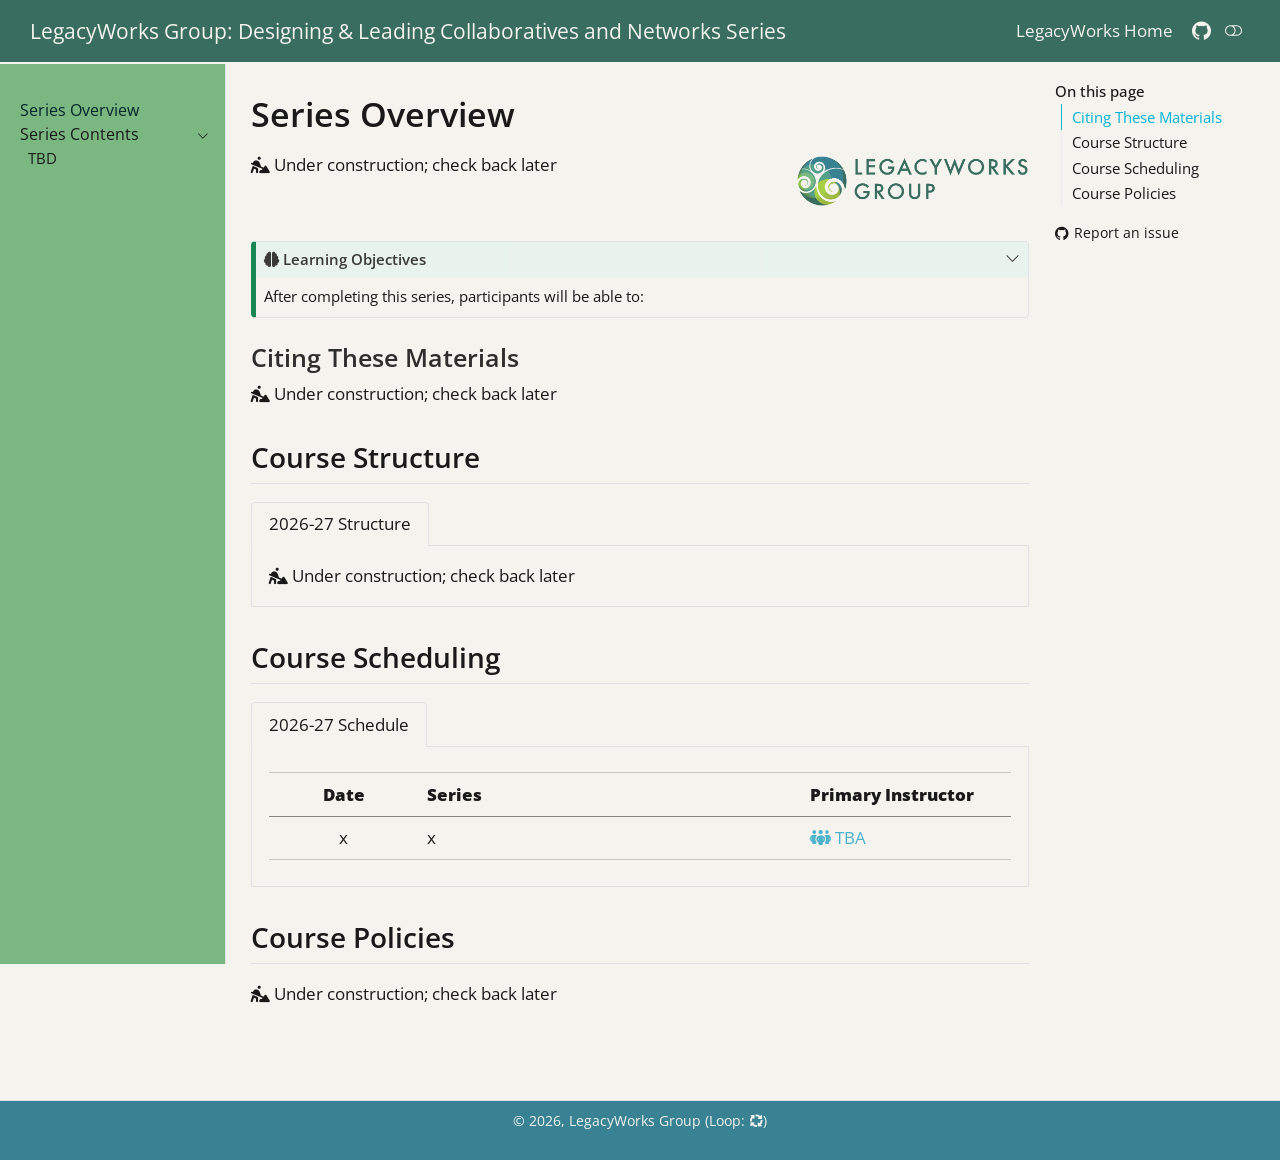
==== index.html @ 9bd46d93 "Built site for gh-pages" ====
<!DOCTYPE html>
<html xmlns="http://www.w3.org/1999/xhtml" lang="en" xml:lang="en"><head>

<meta charset="utf-8">
<meta name="generator" content="quarto-1.8.27">

<meta name="viewport" content="width=device-width, initial-scale=1.0, user-scalable=yes">


<title>Series Overview – LegacyWorks Group: Designing &amp; Leading Collaboratives and Networks Series</title>
<style>
code{white-space: pre-wrap;}
span.smallcaps{font-variant: small-caps;}
div.columns{display: flex; gap: min(4vw, 1.5em);}
div.column{flex: auto; overflow-x: auto;}
div.hanging-indent{margin-left: 1.5em; text-indent: -1.5em;}
ul.task-list{list-style: none;}
ul.task-list li input[type="checkbox"] {
  width: 0.8em;
  margin: 0 0.8em 0.2em -1em; /* quarto-specific, see https://github.com/quarto-dev/quarto-cli/issues/4556 */ 
  vertical-align: middle;
}
</style>


<script src="site_libs/quarto-nav/quarto-nav.js"></script>
<script src="site_libs/quarto-nav/headroom.min.js"></script>
<script src="site_libs/clipboard/clipboard.min.js"></script>
<script src="site_libs/quarto-search/autocomplete.umd.js"></script>
<script src="site_libs/quarto-search/fuse.min.js"></script>
<script src="site_libs/quarto-search/quarto-search.js"></script>
<meta name="quarto:offset" content="./">
<link href="./content/images/logo_lwg-circle.png" rel="icon" type="image/png">
<script src="site_libs/quarto-html/quarto.js" type="module"></script>
<script src="site_libs/quarto-html/tabsets/tabsets.js" type="module"></script>
<script src="site_libs/quarto-html/axe/axe-check.js" type="module"></script>
<script src="site_libs/quarto-html/popper.min.js"></script>
<script src="site_libs/quarto-html/tippy.umd.min.js"></script>
<script src="site_libs/quarto-html/anchor.min.js"></script>
<link href="site_libs/quarto-html/tippy.css" rel="stylesheet">
<link href="site_libs/quarto-html/quarto-syntax-highlighting-ed96de9b727972fe78a7b5d16c58bf87.css" rel="stylesheet" class="quarto-color-scheme" id="quarto-text-highlighting-styles">
<link href="site_libs/quarto-html/quarto-syntax-highlighting-dark-4d9afe2b8d18ee9fa5d0d57b5ed4214d.css" rel="stylesheet" class="quarto-color-scheme quarto-color-alternate" id="quarto-text-highlighting-styles">
<link href="site_libs/quarto-html/quarto-syntax-highlighting-ed96de9b727972fe78a7b5d16c58bf87.css" rel="stylesheet" class="quarto-color-scheme-extra" id="quarto-text-highlighting-styles">
<script src="site_libs/bootstrap/bootstrap.min.js"></script>
<link href="site_libs/bootstrap/bootstrap-icons.css" rel="stylesheet">
<link href="site_libs/bootstrap/bootstrap-6eb5f22a277a501bca7edeb905fa9801.min.css" rel="stylesheet" append-hash="true" class="quarto-color-scheme" id="quarto-bootstrap" data-mode="light">
<link href="site_libs/bootstrap/bootstrap-dark-3c1926e326ece6e09d76903ce28e0daa.min.css" rel="stylesheet" append-hash="true" class="quarto-color-scheme quarto-color-alternate" id="quarto-bootstrap" data-mode="dark">
<link href="site_libs/bootstrap/bootstrap-6eb5f22a277a501bca7edeb905fa9801.min.css" rel="stylesheet" append-hash="true" class="quarto-color-scheme-extra" id="quarto-bootstrap" data-mode="light">
<link href="site_libs/quarto-contrib/fontawesome6-6.7.2/all.min.css" rel="stylesheet">
<link href="site_libs/quarto-contrib/fontawesome6-6.7.2/latex-fontsize.css" rel="stylesheet">
<script id="quarto-search-options" type="application/json">{
  "location": "navbar",
  "copy-button": false,
  "collapse-after": 3,
  "panel-placement": "end",
  "type": "overlay",
  "limit": 50,
  "keyboard-shortcut": [
    "f",
    "/",
    "s"
  ],
  "show-item-context": false,
  "language": {
    "search-no-results-text": "No results",
    "search-matching-documents-text": "matching documents",
    "search-copy-link-title": "Copy link to search",
    "search-hide-matches-text": "Hide additional matches",
    "search-more-match-text": "more match in this document",
    "search-more-matches-text": "more matches in this document",
    "search-clear-button-title": "Clear",
    "search-text-placeholder": "",
    "search-detached-cancel-button-title": "Cancel",
    "search-submit-button-title": "Submit",
    "search-label": "Search"
  }
}</script>


</head>

<body class="nav-sidebar docked nav-fixed quarto-light"><script id="quarto-html-before-body" type="application/javascript">
    const toggleBodyColorMode = (bsSheetEl) => {
      const mode = bsSheetEl.getAttribute("data-mode");
      const bodyEl = window.document.querySelector("body");
      if (mode === "dark") {
        bodyEl.classList.add("quarto-dark");
        bodyEl.classList.remove("quarto-light");
      } else {
        bodyEl.classList.add("quarto-light");
        bodyEl.classList.remove("quarto-dark");
      }
    }
    const toggleBodyColorPrimary = () => {
      const bsSheetEl = window.document.querySelector("link#quarto-bootstrap:not([rel=disabled-stylesheet])");
      if (bsSheetEl) {
        toggleBodyColorMode(bsSheetEl);
      }
    }
    const setColorSchemeToggle = (alternate) => {
      const toggles = window.document.querySelectorAll('.quarto-color-scheme-toggle');
      for (let i=0; i < toggles.length; i++) {
        const toggle = toggles[i];
        if (toggle) {
          if (alternate) {
            toggle.classList.add("alternate");
          } else {
            toggle.classList.remove("alternate");
          }
        }
      }
    };
    const toggleColorMode = (alternate) => {
      // Switch the stylesheets
      const primaryStylesheets = window.document.querySelectorAll('link.quarto-color-scheme:not(.quarto-color-alternate)');
      const alternateStylesheets = window.document.querySelectorAll('link.quarto-color-scheme.quarto-color-alternate');
      manageTransitions('#quarto-margin-sidebar .nav-link', false);
      if (alternate) {
        // note: dark is layered on light, we don't disable primary!
        enableStylesheet(alternateStylesheets);
        for (const sheetNode of alternateStylesheets) {
          if (sheetNode.id === "quarto-bootstrap") {
            toggleBodyColorMode(sheetNode);
          }
        }
      } else {
        disableStylesheet(alternateStylesheets);
        enableStylesheet(primaryStylesheets)
        toggleBodyColorPrimary();
      }
      manageTransitions('#quarto-margin-sidebar .nav-link', true);
      // Switch the toggles
      setColorSchemeToggle(alternate)
      // Hack to workaround the fact that safari doesn't
      // properly recolor the scrollbar when toggling (#1455)
      if (navigator.userAgent.indexOf('Safari') > 0 && navigator.userAgent.indexOf('Chrome') == -1) {
        manageTransitions("body", false);
        window.scrollTo(0, 1);
        setTimeout(() => {
          window.scrollTo(0, 0);
          manageTransitions("body", true);
        }, 40);
      }
    }
    const disableStylesheet = (stylesheets) => {
      for (let i=0; i < stylesheets.length; i++) {
        const stylesheet = stylesheets[i];
        stylesheet.rel = 'disabled-stylesheet';
      }
    }
    const enableStylesheet = (stylesheets) => {
      for (let i=0; i < stylesheets.length; i++) {
        const stylesheet = stylesheets[i];
        if(stylesheet.rel !== 'stylesheet') { // for Chrome, which will still FOUC without this check
          stylesheet.rel = 'stylesheet';
        }
      }
    }
    const manageTransitions = (selector, allowTransitions) => {
      const els = window.document.querySelectorAll(selector);
      for (let i=0; i < els.length; i++) {
        const el = els[i];
        if (allowTransitions) {
          el.classList.remove('notransition');
        } else {
          el.classList.add('notransition');
        }
      }
    }
    const isFileUrl = () => {
      return window.location.protocol === 'file:';
    }
    const hasAlternateSentinel = () => {
      let styleSentinel = getColorSchemeSentinel();
      if (styleSentinel !== null) {
        return styleSentinel === "alternate";
      } else {
        return false;
      }
    }
    const setStyleSentinel = (alternate) => {
      const value = alternate ? "alternate" : "default";
      if (!isFileUrl()) {
        window.localStorage.setItem("quarto-color-scheme", value);
      } else {
        localAlternateSentinel = value;
      }
    }
    const getColorSchemeSentinel = () => {
      if (!isFileUrl()) {
        const storageValue = window.localStorage.getItem("quarto-color-scheme");
        return storageValue != null ? storageValue : localAlternateSentinel;
      } else {
        return localAlternateSentinel;
      }
    }
    const toggleGiscusIfUsed = (isAlternate, darkModeDefault) => {
      const baseTheme = document.querySelector('#giscus-base-theme')?.value ?? 'light';
      const alternateTheme = document.querySelector('#giscus-alt-theme')?.value ?? 'dark';
      let newTheme = '';
      if(authorPrefersDark) {
        newTheme = isAlternate ? baseTheme : alternateTheme;
      } else {
        newTheme = isAlternate ? alternateTheme : baseTheme;
      }
      const changeGiscusTheme = () => {
        // From: https://github.com/giscus/giscus/issues/336
        const sendMessage = (message) => {
          const iframe = document.querySelector('iframe.giscus-frame');
          if (!iframe) return;
          iframe.contentWindow.postMessage({ giscus: message }, 'https://giscus.app');
        }
        sendMessage({
          setConfig: {
            theme: newTheme
          }
        });
      }
      const isGiscussLoaded = window.document.querySelector('iframe.giscus-frame') !== null;
      if (isGiscussLoaded) {
        changeGiscusTheme();
      }
    };
    const authorPrefersDark = false;
    const darkModeDefault = authorPrefersDark;
      document.querySelector('link#quarto-text-highlighting-styles.quarto-color-scheme-extra').rel = 'disabled-stylesheet';
      document.querySelector('link#quarto-bootstrap.quarto-color-scheme-extra').rel = 'disabled-stylesheet';
    let localAlternateSentinel = darkModeDefault ? 'alternate' : 'default';
    // Dark / light mode switch
    window.quartoToggleColorScheme = () => {
      // Read the current dark / light value
      let toAlternate = !hasAlternateSentinel();
      toggleColorMode(toAlternate);
      setStyleSentinel(toAlternate);
      toggleGiscusIfUsed(toAlternate, darkModeDefault);
      window.dispatchEvent(new Event('resize'));
    };
    // Switch to dark mode if need be
    if (hasAlternateSentinel()) {
      toggleColorMode(true);
    } else {
      toggleColorMode(false);
    }
  </script>

<div id="quarto-search-results"></div>
  <header id="quarto-header" class="headroom fixed-top">
    <nav class="navbar navbar-expand-lg " data-bs-theme="dark">
      <div class="navbar-container container-fluid">
      <div class="navbar-brand-container mx-auto">
    <a class="navbar-brand" href="./index.html">
    <span class="navbar-title">LegacyWorks Group: Designing &amp; Leading Collaboratives and Networks Series</span>
    </a>
  </div>
            <div id="quarto-search" class="" title="Search"></div>
          <button class="navbar-toggler" type="button" data-bs-toggle="collapse" data-bs-target="#navbarCollapse" aria-controls="navbarCollapse" role="menu" aria-expanded="false" aria-label="Toggle navigation" onclick="if (window.quartoToggleHeadroom) { window.quartoToggleHeadroom(); }">
  <span class="navbar-toggler-icon"></span>
</button>
          <div class="collapse navbar-collapse" id="navbarCollapse">
            <ul class="navbar-nav navbar-nav-scroll ms-auto">
  <li class="nav-item">
    <a class="nav-link" href="https://legacyworksgroup.com/"> 
<span class="menu-text">LegacyWorks Home</span></a>
  </li>  
  <li class="nav-item compact">
    <a class="nav-link" href="https://github.com/LegacyWorksGroup/lead-collabs"> <i class="bi bi-github" role="img">
</i> 
<span class="menu-text"></span></a>
  </li>  
</ul>
          </div> <!-- /navcollapse -->
            <div class="quarto-navbar-tools">
  <a href="" class="quarto-color-scheme-toggle quarto-navigation-tool  px-1" onclick="window.quartoToggleColorScheme(); return false;" title="Toggle dark mode"><i class="bi"></i></a>
</div>
      </div> <!-- /container-fluid -->
    </nav>
  <nav class="quarto-secondary-nav">
    <div class="container-fluid d-flex">
      <button type="button" class="quarto-btn-toggle btn" data-bs-toggle="collapse" role="button" data-bs-target=".quarto-sidebar-collapse-item" aria-controls="quarto-sidebar" aria-expanded="false" aria-label="Toggle sidebar navigation" onclick="if (window.quartoToggleHeadroom) { window.quartoToggleHeadroom(); }">
        <i class="bi bi-layout-text-sidebar-reverse"></i>
      </button>
        <nav class="quarto-page-breadcrumbs" aria-label="breadcrumb"><ol class="breadcrumb"><li class="breadcrumb-item"><a href="./index.html">Series Overview</a></li></ol></nav>
        <a class="flex-grow-1" role="navigation" data-bs-toggle="collapse" data-bs-target=".quarto-sidebar-collapse-item" aria-controls="quarto-sidebar" aria-expanded="false" aria-label="Toggle sidebar navigation" onclick="if (window.quartoToggleHeadroom) { window.quartoToggleHeadroom(); }">      
        </a>
    </div>
  </nav>
</header>
<!-- content -->
<div id="quarto-content" class="quarto-container page-columns page-rows-contents page-layout-article page-navbar">
<!-- sidebar -->
  <nav id="quarto-sidebar" class="sidebar collapse collapse-horizontal quarto-sidebar-collapse-item sidebar-navigation docked overflow-auto">
    <div class="sidebar-menu-container"> 
    <ul class="list-unstyled mt-1">
        <li class="sidebar-item">
  <div class="sidebar-item-container"> 
  <a href="./index.html" class="sidebar-item-text sidebar-link active">
 <span class="menu-text">Series Overview</span></a>
  </div>
</li>
        <li class="sidebar-item sidebar-item-section">
      <div class="sidebar-item-container"> 
            <a class="sidebar-item-text sidebar-link text-start" data-bs-toggle="collapse" data-bs-target="#quarto-sidebar-section-1" role="navigation" aria-expanded="true">
 <span class="menu-text">Series Contents</span></a>
          <a class="sidebar-item-toggle text-start" data-bs-toggle="collapse" data-bs-target="#quarto-sidebar-section-1" role="navigation" aria-expanded="true" aria-label="Toggle section">
            <i class="bi bi-chevron-right ms-2"></i>
          </a> 
      </div>
      <ul id="quarto-sidebar-section-1" class="collapse list-unstyled sidebar-section depth1 show">  
          <li class="sidebar-item">
 <span class="menu-text">TBD</span>
  </li>
      </ul>
  </li>
    </ul>
    </div>
</nav>
<div id="quarto-sidebar-glass" class="quarto-sidebar-collapse-item" data-bs-toggle="collapse" data-bs-target=".quarto-sidebar-collapse-item"></div>
<!-- margin-sidebar -->
    <div id="quarto-margin-sidebar" class="sidebar margin-sidebar">
        <nav id="TOC" role="doc-toc" class="toc-active">
    <h2 id="toc-title">On this page</h2>
   
  <ul>
  <li><a href="#citing-these-materials" id="toc-citing-these-materials" class="nav-link active" data-scroll-target="#citing-these-materials">Citing These Materials</a></li>
  <li><a href="#course-structure" id="toc-course-structure" class="nav-link" data-scroll-target="#course-structure">Course Structure</a></li>
  <li><a href="#course-scheduling" id="toc-course-scheduling" class="nav-link" data-scroll-target="#course-scheduling">Course Scheduling</a></li>
  <li><a href="#course-policies" id="toc-course-policies" class="nav-link" data-scroll-target="#course-policies">Course Policies</a></li>
  </ul>
<div class="toc-actions"><ul><li><a href="https://github.com/LegacyWorksGroup/lead-collabs/issues/new" class="toc-action"><i class="bi bi-github"></i>Report an issue</a></li></ul></div></nav>
    </div>
<!-- main -->
<main class="content" id="quarto-document-content">


<header id="title-block-header" class="quarto-title-block default">
<div class="quarto-title">
<h1 class="title">Series Overview</h1>
</div>



<div class="quarto-title-meta">

    
  
    
  </div>
  


</header>


<p><img src="content/images/logo_lwg-long.png" alt="Logo for LegacyWorks Group" width="30%" align="right"></p>
<p><i class="fa-solid fa-person-digging" aria-label="person-digging"></i> Under construction; check back later</p>
<p><br></p>
<div class="callout callout-style-default callout-tip no-icon callout-titled">
<div class="callout-header d-flex align-content-center" data-bs-toggle="collapse" data-bs-target=".callout-1-contents" aria-controls="callout-1" aria-expanded="true" aria-label="Toggle callout">
<div class="callout-icon-container">
<i class="callout-icon no-icon"></i>
</div>
<div class="callout-title-container flex-fill">
<span class="screen-reader-only">Tip</span><i class="fa-solid fa-brain" aria-label="brain"></i> Learning Objectives
</div>
<div class="callout-btn-toggle d-inline-block border-0 py-1 ps-1 pe-0 float-end"><i class="callout-toggle"></i></div>
</div>
<div id="callout-1" class="callout-1-contents callout-collapse collapse show">
<div class="callout-body-container callout-body">
<p>After completing this series, participants will be able to:</p>
</div>
</div>
</div>
<section id="citing-these-materials" class="level3">
<h3 class="anchored" data-anchor-id="citing-these-materials">Citing These Materials</h3>
<p><i class="fa-solid fa-person-digging" aria-label="person-digging"></i> Under construction; check back later</p>
</section>
<section id="course-structure" class="level2">
<h2 class="anchored" data-anchor-id="course-structure">Course Structure</h2>
<div class="tabset-margin-container"></div><div class="panel-tabset">
<ul class="nav nav-tabs" role="tablist"><li class="nav-item" role="presentation"><a class="nav-link active" id="tabset-1-1-tab" data-bs-toggle="tab" data-bs-target="#tabset-1-1" role="tab" aria-controls="tabset-1-1" aria-selected="true" href="">2026-27 Structure</a></li></ul>
<div class="tab-content">
<div id="tabset-1-1" class="tab-pane active" role="tabpanel" aria-labelledby="tabset-1-1-tab">
<p><i class="fa-solid fa-person-digging" aria-label="person-digging"></i> Under construction; check back later</p>
</div>
</div>
</div>
</section>
<section id="course-scheduling" class="level2">
<h2 class="anchored" data-anchor-id="course-scheduling">Course Scheduling</h2>
<div class="tabset-margin-container"></div><div class="panel-tabset">
<ul class="nav nav-tabs" role="tablist"><li class="nav-item" role="presentation"><a class="nav-link active" id="tabset-2-1-tab" data-bs-toggle="tab" data-bs-target="#tabset-2-1" role="tab" aria-controls="tabset-2-1" aria-selected="true" href="">2026-27 Schedule</a></li></ul>
<div class="tab-content">
<div id="tabset-2-1" class="tab-pane active" role="tabpanel" aria-labelledby="tabset-2-1-tab">
<table class="caption-top table">
<colgroup>
<col style="width: 20%">
<col style="width: 51%">
<col style="width: 28%">
</colgroup>
<thead>
<tr class="header">
<th style="text-align: center;"><strong>Date</strong></th>
<th style="text-align: left;"><strong>Series</strong></th>
<th style="text-align: left;"><strong>Primary Instructor</strong></th>
</tr>
</thead>
<tbody>
<tr class="odd">
<td style="text-align: center;">x</td>
<td style="text-align: left;">x</td>
<td style="text-align: left;"><span style="color:#4AB2CB"><i class="fa-solid fa-people-group" aria-label="people-group"></i> TBA </span></td>
</tr>
</tbody>
</table>
</div>
</div>
</div>
</section>
<section id="course-policies" class="level2">
<h2 class="anchored" data-anchor-id="course-policies">Course Policies</h2>
<p><i class="fa-solid fa-person-digging" aria-label="person-digging"></i> Under construction; check back later</p>


</section>

</main> <!-- /main -->
<script id="quarto-html-after-body" type="application/javascript">
  window.document.addEventListener("DOMContentLoaded", function (event) {
    // Ensure there is a toggle, if there isn't float one in the top right
    if (window.document.querySelector('.quarto-color-scheme-toggle') === null) {
      const a = window.document.createElement('a');
      a.classList.add('top-right');
      a.classList.add('quarto-color-scheme-toggle');
      a.href = "";
      a.onclick = function() { try { window.quartoToggleColorScheme(); } catch {} return false; };
      const i = window.document.createElement("i");
      i.classList.add('bi');
      a.appendChild(i);
      window.document.body.appendChild(a);
    }
    setColorSchemeToggle(hasAlternateSentinel())
    const icon = "";
    const anchorJS = new window.AnchorJS();
    anchorJS.options = {
      placement: 'right',
      icon: icon
    };
    anchorJS.add('.anchored');
    const isCodeAnnotation = (el) => {
      for (const clz of el.classList) {
        if (clz.startsWith('code-annotation-')) {                     
          return true;
        }
      }
      return false;
    }
    const onCopySuccess = function(e) {
      // button target
      const button = e.trigger;
      // don't keep focus
      button.blur();
      // flash "checked"
      button.classList.add('code-copy-button-checked');
      var currentTitle = button.getAttribute("title");
      button.setAttribute("title", "Copied!");
      let tooltip;
      if (window.bootstrap) {
        button.setAttribute("data-bs-toggle", "tooltip");
        button.setAttribute("data-bs-placement", "left");
        button.setAttribute("data-bs-title", "Copied!");
        tooltip = new bootstrap.Tooltip(button, 
          { trigger: "manual", 
            customClass: "code-copy-button-tooltip",
            offset: [0, -8]});
        tooltip.show();    
      }
      setTimeout(function() {
        if (tooltip) {
          tooltip.hide();
          button.removeAttribute("data-bs-title");
          button.removeAttribute("data-bs-toggle");
          button.removeAttribute("data-bs-placement");
        }
        button.setAttribute("title", currentTitle);
        button.classList.remove('code-copy-button-checked');
      }, 1000);
      // clear code selection
      e.clearSelection();
    }
    const getTextToCopy = function(trigger) {
      const outerScaffold = trigger.parentElement.cloneNode(true);
      const codeEl = outerScaffold.querySelector('code');
      for (const childEl of codeEl.children) {
        if (isCodeAnnotation(childEl)) {
          childEl.remove();
        }
      }
      return codeEl.innerText;
    }
    const clipboard = new window.ClipboardJS('.code-copy-button:not([data-in-quarto-modal])', {
      text: getTextToCopy
    });
    clipboard.on('success', onCopySuccess);
    if (window.document.getElementById('quarto-embedded-source-code-modal')) {
      const clipboardModal = new window.ClipboardJS('.code-copy-button[data-in-quarto-modal]', {
        text: getTextToCopy,
        container: window.document.getElementById('quarto-embedded-source-code-modal')
      });
      clipboardModal.on('success', onCopySuccess);
    }
      var localhostRegex = new RegExp(/^(?:http|https):\/\/localhost\:?[0-9]*\//);
      var mailtoRegex = new RegExp(/^mailto:/);
        var filterRegex = new RegExp("https:\/\/LegacyWorksGroup\.github\.io\/lead-collabs\/");
      var isInternal = (href) => {
          return filterRegex.test(href) || localhostRegex.test(href) || mailtoRegex.test(href);
      }
      // Inspect non-navigation links and adorn them if external
     var links = window.document.querySelectorAll('a[href]:not(.nav-link):not(.navbar-brand):not(.toc-action):not(.sidebar-link):not(.sidebar-item-toggle):not(.pagination-link):not(.no-external):not([aria-hidden]):not(.dropdown-item):not(.quarto-navigation-tool):not(.about-link)');
      for (var i=0; i<links.length; i++) {
        const link = links[i];
        if (!isInternal(link.href)) {
          // undo the damage that might have been done by quarto-nav.js in the case of
          // links that we want to consider external
          if (link.dataset.originalHref !== undefined) {
            link.href = link.dataset.originalHref;
          }
            // target, if specified
            link.setAttribute("target", "_blank");
            if (link.getAttribute("rel") === null) {
              link.setAttribute("rel", "noopener");
            }
        }
      }
    function tippyHover(el, contentFn, onTriggerFn, onUntriggerFn) {
      const config = {
        allowHTML: true,
        maxWidth: 500,
        delay: 100,
        arrow: false,
        appendTo: function(el) {
            return el.parentElement;
        },
        interactive: true,
        interactiveBorder: 10,
        theme: 'quarto',
        placement: 'bottom-start',
      };
      if (contentFn) {
        config.content = contentFn;
      }
      if (onTriggerFn) {
        config.onTrigger = onTriggerFn;
      }
      if (onUntriggerFn) {
        config.onUntrigger = onUntriggerFn;
      }
      window.tippy(el, config); 
    }
    const noterefs = window.document.querySelectorAll('a[role="doc-noteref"]');
    for (var i=0; i<noterefs.length; i++) {
      const ref = noterefs[i];
      tippyHover(ref, function() {
        // use id or data attribute instead here
        let href = ref.getAttribute('data-footnote-href') || ref.getAttribute('href');
        try { href = new URL(href).hash; } catch {}
        const id = href.replace(/^#\/?/, "");
        const note = window.document.getElementById(id);
        if (note) {
          return note.innerHTML;
        } else {
          return "";
        }
      });
    }
    const xrefs = window.document.querySelectorAll('a.quarto-xref');
    const processXRef = (id, note) => {
      // Strip column container classes
      const stripColumnClz = (el) => {
        el.classList.remove("page-full", "page-columns");
        if (el.children) {
          for (const child of el.children) {
            stripColumnClz(child);
          }
        }
      }
      stripColumnClz(note)
      if (id === null || id.startsWith('sec-')) {
        // Special case sections, only their first couple elements
        const container = document.createElement("div");
        if (note.children && note.children.length > 2) {
          container.appendChild(note.children[0].cloneNode(true));
          for (let i = 1; i < note.children.length; i++) {
            const child = note.children[i];
            if (child.tagName === "P" && child.innerText === "") {
              continue;
            } else {
              container.appendChild(child.cloneNode(true));
              break;
            }
          }
          if (window.Quarto?.typesetMath) {
            window.Quarto.typesetMath(container);
          }
          return container.innerHTML
        } else {
          if (window.Quarto?.typesetMath) {
            window.Quarto.typesetMath(note);
          }
          return note.innerHTML;
        }
      } else {
        // Remove any anchor links if they are present
        const anchorLink = note.querySelector('a.anchorjs-link');
        if (anchorLink) {
          anchorLink.remove();
        }
        if (window.Quarto?.typesetMath) {
          window.Quarto.typesetMath(note);
        }
        if (note.classList.contains("callout")) {
          return note.outerHTML;
        } else {
          return note.innerHTML;
        }
      }
    }
    for (var i=0; i<xrefs.length; i++) {
      const xref = xrefs[i];
      tippyHover(xref, undefined, function(instance) {
        instance.disable();
        let url = xref.getAttribute('href');
        let hash = undefined; 
        if (url.startsWith('#')) {
          hash = url;
        } else {
          try { hash = new URL(url).hash; } catch {}
        }
        if (hash) {
          const id = hash.replace(/^#\/?/, "");
          const note = window.document.getElementById(id);
          if (note !== null) {
            try {
              const html = processXRef(id, note.cloneNode(true));
              instance.setContent(html);
            } finally {
              instance.enable();
              instance.show();
            }
          } else {
            // See if we can fetch this
            fetch(url.split('#')[0])
            .then(res => res.text())
            .then(html => {
              const parser = new DOMParser();
              const htmlDoc = parser.parseFromString(html, "text/html");
              const note = htmlDoc.getElementById(id);
              if (note !== null) {
                const html = processXRef(id, note);
                instance.setContent(html);
              } 
            }).finally(() => {
              instance.enable();
              instance.show();
            });
          }
        } else {
          // See if we can fetch a full url (with no hash to target)
          // This is a special case and we should probably do some content thinning / targeting
          fetch(url)
          .then(res => res.text())
          .then(html => {
            const parser = new DOMParser();
            const htmlDoc = parser.parseFromString(html, "text/html");
            const note = htmlDoc.querySelector('main.content');
            if (note !== null) {
              // This should only happen for chapter cross references
              // (since there is no id in the URL)
              // remove the first header
              if (note.children.length > 0 && note.children[0].tagName === "HEADER") {
                note.children[0].remove();
              }
              const html = processXRef(null, note);
              instance.setContent(html);
            } 
          }).finally(() => {
            instance.enable();
            instance.show();
          });
        }
      }, function(instance) {
      });
    }
        let selectedAnnoteEl;
        const selectorForAnnotation = ( cell, annotation) => {
          let cellAttr = 'data-code-cell="' + cell + '"';
          let lineAttr = 'data-code-annotation="' +  annotation + '"';
          const selector = 'span[' + cellAttr + '][' + lineAttr + ']';
          return selector;
        }
        const selectCodeLines = (annoteEl) => {
          const doc = window.document;
          const targetCell = annoteEl.getAttribute("data-target-cell");
          const targetAnnotation = annoteEl.getAttribute("data-target-annotation");
          const annoteSpan = window.document.querySelector(selectorForAnnotation(targetCell, targetAnnotation));
          const lines = annoteSpan.getAttribute("data-code-lines").split(",");
          const lineIds = lines.map((line) => {
            return targetCell + "-" + line;
          })
          let top = null;
          let height = null;
          let parent = null;
          if (lineIds.length > 0) {
              //compute the position of the single el (top and bottom and make a div)
              const el = window.document.getElementById(lineIds[0]);
              top = el.offsetTop;
              height = el.offsetHeight;
              parent = el.parentElement.parentElement;
            if (lineIds.length > 1) {
              const lastEl = window.document.getElementById(lineIds[lineIds.length - 1]);
              const bottom = lastEl.offsetTop + lastEl.offsetHeight;
              height = bottom - top;
            }
            if (top !== null && height !== null && parent !== null) {
              // cook up a div (if necessary) and position it 
              let div = window.document.getElementById("code-annotation-line-highlight");
              if (div === null) {
                div = window.document.createElement("div");
                div.setAttribute("id", "code-annotation-line-highlight");
                div.style.position = 'absolute';
                parent.appendChild(div);
              }
              div.style.top = top - 2 + "px";
              div.style.height = height + 4 + "px";
              div.style.left = 0;
              let gutterDiv = window.document.getElementById("code-annotation-line-highlight-gutter");
              if (gutterDiv === null) {
                gutterDiv = window.document.createElement("div");
                gutterDiv.setAttribute("id", "code-annotation-line-highlight-gutter");
                gutterDiv.style.position = 'absolute';
                const codeCell = window.document.getElementById(targetCell);
                const gutter = codeCell.querySelector('.code-annotation-gutter');
                gutter.appendChild(gutterDiv);
              }
              gutterDiv.style.top = top - 2 + "px";
              gutterDiv.style.height = height + 4 + "px";
            }
            selectedAnnoteEl = annoteEl;
          }
        };
        const unselectCodeLines = () => {
          const elementsIds = ["code-annotation-line-highlight", "code-annotation-line-highlight-gutter"];
          elementsIds.forEach((elId) => {
            const div = window.document.getElementById(elId);
            if (div) {
              div.remove();
            }
          });
          selectedAnnoteEl = undefined;
        };
          // Handle positioning of the toggle
      window.addEventListener(
        "resize",
        throttle(() => {
          elRect = undefined;
          if (selectedAnnoteEl) {
            selectCodeLines(selectedAnnoteEl);
          }
        }, 10)
      );
      function throttle(fn, ms) {
      let throttle = false;
      let timer;
        return (...args) => {
          if(!throttle) { // first call gets through
              fn.apply(this, args);
              throttle = true;
          } else { // all the others get throttled
              if(timer) clearTimeout(timer); // cancel #2
              timer = setTimeout(() => {
                fn.apply(this, args);
                timer = throttle = false;
              }, ms);
          }
        };
      }
        // Attach click handler to the DT
        const annoteDls = window.document.querySelectorAll('dt[data-target-cell]');
        for (const annoteDlNode of annoteDls) {
          annoteDlNode.addEventListener('click', (event) => {
            const clickedEl = event.target;
            if (clickedEl !== selectedAnnoteEl) {
              unselectCodeLines();
              const activeEl = window.document.querySelector('dt[data-target-cell].code-annotation-active');
              if (activeEl) {
                activeEl.classList.remove('code-annotation-active');
              }
              selectCodeLines(clickedEl);
              clickedEl.classList.add('code-annotation-active');
            } else {
              // Unselect the line
              unselectCodeLines();
              clickedEl.classList.remove('code-annotation-active');
            }
          });
        }
    const findCites = (el) => {
      const parentEl = el.parentElement;
      if (parentEl) {
        const cites = parentEl.dataset.cites;
        if (cites) {
          return {
            el,
            cites: cites.split(' ')
          };
        } else {
          return findCites(el.parentElement)
        }
      } else {
        return undefined;
      }
    };
    var bibliorefs = window.document.querySelectorAll('a[role="doc-biblioref"]');
    for (var i=0; i<bibliorefs.length; i++) {
      const ref = bibliorefs[i];
      const citeInfo = findCites(ref);
      if (citeInfo) {
        tippyHover(citeInfo.el, function() {
          var popup = window.document.createElement('div');
          citeInfo.cites.forEach(function(cite) {
            var citeDiv = window.document.createElement('div');
            citeDiv.classList.add('hanging-indent');
            citeDiv.classList.add('csl-entry');
            var biblioDiv = window.document.getElementById('ref-' + cite);
            if (biblioDiv) {
              citeDiv.innerHTML = biblioDiv.innerHTML;
            }
            popup.appendChild(citeDiv);
          });
          return popup.innerHTML;
        });
      }
    }
  });
  </script>
</div> <!-- /content -->
<footer class="footer">
  <div class="nav-footer">
    <div class="nav-footer-left">
      &nbsp;
    </div>   
    <div class="nav-footer-center">
<p>© 2026, LegacyWorks Group (Loop: <a href="https://sites.google.com/legacyworksgroup.com/legacy-loop/legacyloop"><i class="fa-solid fa-arrows-spin" aria-label="arrows-spin"></i></a>)</p>
<div class="toc-actions d-sm-block d-md-none"><ul><li><a href="https://github.com/LegacyWorksGroup/lead-collabs/issues/new" class="toc-action"><i class="bi bi-github"></i>Report an issue</a></li></ul></div></div>
    <div class="nav-footer-right">
      &nbsp;
    </div>
  </div>
</footer>




</body></html>
---- site_libs/quarto-html/tippy.css ----
.tippy-box[data-animation=fade][data-state=hidden]{opacity:0}[data-tippy-root]{max-width:calc(100vw - 10px)}.tippy-box{position:relative;background-color:#333;color:#fff;border-radius:4px;font-size:14px;line-height:1.4;white-space:normal;outline:0;transition-property:transform,visibility,opacity}.tippy-box[data-placement^=top]>.tippy-arrow{bottom:0}.tippy-box[data-placement^=top]>.tippy-arrow:before{bottom:-7px;left:0;border-width:8px 8px 0;border-top-color:initial;transform-origin:center top}.tippy-box[data-placement^=bottom]>.tippy-arrow{top:0}.tippy-box[data-placement^=bottom]>.tippy-arrow:before{top:-7px;left:0;border-width:0 8px 8px;border-bottom-color:initial;transform-origin:center bottom}.tippy-box[data-placement^=left]>.tippy-arrow{right:0}.tippy-box[data-placement^=left]>.tippy-arrow:before{border-width:8px 0 8px 8px;border-left-color:initial;right:-7px;transform-origin:center left}.tippy-box[data-placement^=right]>.tippy-arrow{left:0}.tippy-box[data-placement^=right]>.tippy-arrow:before{left:-7px;border-width:8px 8px 8px 0;border-right-color:initial;transform-origin:center right}.tippy-box[data-inertia][data-state=visible]{transition-timing-function:cubic-bezier(.54,1.5,.38,1.11)}.tippy-arrow{width:16px;height:16px;color:#333}.tippy-arrow:before{content:"";position:absolute;border-color:transparent;border-style:solid}.tippy-content{position:relative;padding:5px 9px;z-index:1}
---- site_libs/quarto-html/quarto-syntax-highlighting-ed96de9b727972fe78a7b5d16c58bf87.css ----
/* quarto syntax highlight colors */
:root {
  --quarto-hl-ot-color: #003B4F;
  --quarto-hl-at-color: #657422;
  --quarto-hl-ss-color: #20794D;
  --quarto-hl-an-color: #5E5E5E;
  --quarto-hl-fu-color: #4758AB;
  --quarto-hl-st-color: #20794D;
  --quarto-hl-cf-color: #003B4F;
  --quarto-hl-op-color: #5E5E5E;
  --quarto-hl-er-color: #AD0000;
  --quarto-hl-bn-color: #AD0000;
  --quarto-hl-al-color: #AD0000;
  --quarto-hl-va-color: #111111;
  --quarto-hl-bu-color: inherit;
  --quarto-hl-ex-color: inherit;
  --quarto-hl-pp-color: #AD0000;
  --quarto-hl-in-color: #5E5E5E;
  --quarto-hl-vs-color: #20794D;
  --quarto-hl-wa-color: #5E5E5E;
  --quarto-hl-do-color: #5E5E5E;
  --quarto-hl-im-color: #00769E;
  --quarto-hl-ch-color: #20794D;
  --quarto-hl-dt-color: #AD0000;
  --quarto-hl-fl-color: #AD0000;
  --quarto-hl-co-color: #5E5E5E;
  --quarto-hl-cv-color: #5E5E5E;
  --quarto-hl-cn-color: #8f5902;
  --quarto-hl-sc-color: #5E5E5E;
  --quarto-hl-dv-color: #AD0000;
  --quarto-hl-kw-color: #003B4F;
}

/* other quarto variables */
:root {
  --quarto-font-monospace: SFMono-Regular, Menlo, Monaco, Consolas, "Liberation Mono", "Courier New", monospace;
}

/* syntax highlight based on Pandoc's rules */
pre > code.sourceCode > span {
  color: #003B4F;
}

code.sourceCode > span {
  color: #003B4F;
}

div.sourceCode,
div.sourceCode pre.sourceCode {
  color: #003B4F;
}

/* Normal */
code span {
  color: #003B4F;
}

/* Alert */
code span.al {
  color: #AD0000;
  font-style: inherit;
}

/* Annotation */
code span.an {
  color: #5E5E5E;
  font-style: inherit;
}

/* Attribute */
code span.at {
  color: #657422;
  font-style: inherit;
}

/* BaseN */
code span.bn {
  color: #AD0000;
  font-style: inherit;
}

/* BuiltIn */
code span.bu {
  font-style: inherit;
}

/* ControlFlow */
code span.cf {
  color: #003B4F;
  font-weight: bold;
  font-style: inherit;
}

/* Char */
code span.ch {
  color: #20794D;
  font-style: inherit;
}

/* Constant */
code span.cn {
  color: #8f5902;
  font-style: inherit;
}

/* Comment */
code span.co {
  color: #5E5E5E;
  font-style: inherit;
}

/* CommentVar */
code span.cv {
  color: #5E5E5E;
  font-style: italic;
}

/* Documentation */
code span.do {
  color: #5E5E5E;
  font-style: italic;
}

/* DataType */
code span.dt {
  color: #AD0000;
  font-style: inherit;
}

/* DecVal */
code span.dv {
  color: #AD0000;
  font-style: inherit;
}

/* Error */
code span.er {
  color: #AD0000;
  font-style: inherit;
}

/* Extension */
code span.ex {
  font-style: inherit;
}

/* Float */
code span.fl {
  color: #AD0000;
  font-style: inherit;
}

/* Function */
code span.fu {
  color: #4758AB;
  font-style: inherit;
}

/* Import */
code span.im {
  color: #00769E;
  font-style: inherit;
}

/* Information */
code span.in {
  color: #5E5E5E;
  font-style: inherit;
}

/* Keyword */
code span.kw {
  color: #003B4F;
  font-weight: bold;
  font-style: inherit;
}

/* Operator */
code span.op {
  color: #5E5E5E;
  font-style: inherit;
}

/* Other */
code span.ot {
  color: #003B4F;
  font-style: inherit;
}

/* Preprocessor */
code span.pp {
  color: #AD0000;
  font-style: inherit;
}

/* SpecialChar */
code span.sc {
  color: #5E5E5E;
  font-style: inherit;
}

/* SpecialString */
code span.ss {
  color: #20794D;
  font-style: inherit;
}

/* String */
code span.st {
  color: #20794D;
  font-style: inherit;
}

/* Variable */
code span.va {
  color: #111111;
  font-style: inherit;
}

/* VerbatimString */
code span.vs {
  color: #20794D;
  font-style: inherit;
}

/* Warning */
code span.wa {
  color: #5E5E5E;
  font-style: italic;
}

.prevent-inlining {
  content: "</";
}

/*# sourceMappingURL=0920dd6d7437995b8cdf7429764427b1.css.map */
---- site_libs/quarto-html/quarto-syntax-highlighting-dark-4d9afe2b8d18ee9fa5d0d57b5ed4214d.css ----
/* quarto syntax highlight colors */
:root {
  --quarto-hl-al-color: #f07178;
  --quarto-hl-an-color: #d4d0ab;
  --quarto-hl-at-color: #00e0e0;
  --quarto-hl-bn-color: #d4d0ab;
  --quarto-hl-bu-color: #abe338;
  --quarto-hl-ch-color: #abe338;
  --quarto-hl-co-color: #f8f8f2;
  --quarto-hl-cv-color: #ffd700;
  --quarto-hl-cn-color: #ffd700;
  --quarto-hl-cf-color: #ffa07a;
  --quarto-hl-dt-color: #ffa07a;
  --quarto-hl-dv-color: #d4d0ab;
  --quarto-hl-do-color: #f8f8f2;
  --quarto-hl-er-color: #f07178;
  --quarto-hl-ex-color: #00e0e0;
  --quarto-hl-fl-color: #d4d0ab;
  --quarto-hl-fu-color: #ffa07a;
  --quarto-hl-im-color: #abe338;
  --quarto-hl-in-color: #d4d0ab;
  --quarto-hl-kw-color: #ffa07a;
  --quarto-hl-op-color: #ffa07a;
  --quarto-hl-ot-color: #00e0e0;
  --quarto-hl-pp-color: #dcc6e0;
  --quarto-hl-re-color: #00e0e0;
  --quarto-hl-sc-color: #abe338;
  --quarto-hl-ss-color: #abe338;
  --quarto-hl-st-color: #abe338;
  --quarto-hl-va-color: #00e0e0;
  --quarto-hl-vs-color: #abe338;
  --quarto-hl-wa-color: #dcc6e0;
}

/* other quarto variables */
:root {
  --quarto-font-monospace: SFMono-Regular, Menlo, Monaco, Consolas, "Liberation Mono", "Courier New", monospace;
}

/* syntax highlight based on Pandoc's rules */
pre > code.sourceCode > span {
  color: #f8f8f2;
}

code.sourceCode > span {
  color: #f8f8f2;
}

div.sourceCode,
div.sourceCode pre.sourceCode {
  color: #f8f8f2;
}

/* Normal */
code span {
  color: #f8f8f2;
}

/* Alert */
code span.al {
  color: #f07178;
}

/* Annotation */
code span.an {
  color: #d4d0ab;
}

/* Attribute */
code span.at {
  color: #00e0e0;
}

/* BaseN */
code span.bn {
  color: #d4d0ab;
}

/* BuiltIn */
code span.bu {
  color: #abe338;
}

/* ControlFlow */
code span.cf {
  font-weight: bold;
  color: #ffa07a;
}

/* Char */
code span.ch {
  color: #abe338;
}

/* Constant */
code span.cn {
  color: #ffd700;
}

/* Comment */
code span.co {
  font-style: italic;
  color: #f8f8f2;
}

/* CommentVar */
code span.cv {
  color: #ffd700;
}

/* Documentation */
code span.do {
  color: #f8f8f2;
}

/* DataType */
code span.dt {
  color: #ffa07a;
}

/* DecVal */
code span.dv {
  color: #d4d0ab;
}

/* Error */
code span.er {
  color: #f07178;
  text-decoration: underline;
}

/* Extension */
code span.ex {
  font-weight: bold;
  color: #00e0e0;
}

/* Float */
code span.fl {
  color: #d4d0ab;
}

/* Function */
code span.fu {
  color: #ffa07a;
}

/* Import */
code span.im {
  color: #abe338;
}

/* Information */
code span.in {
  color: #d4d0ab;
}

/* Keyword */
code span.kw {
  font-weight: bold;
  color: #ffa07a;
}

/* Operator */
code span.op {
  color: #ffa07a;
}

/* Other */
code span.ot {
  color: #00e0e0;
}

/* Preprocessor */
code span.pp {
  color: #dcc6e0;
}

/* RegionMarker */
code span.re {
  background-color: #f8f8f2;
  color: #00e0e0;
}

/* SpecialChar */
code span.sc {
  color: #abe338;
}

/* SpecialString */
code span.ss {
  color: #abe338;
}

/* String */
code span.st {
  color: #abe338;
}

/* Variable */
code span.va {
  color: #00e0e0;
}

/* VerbatimString */
code span.vs {
  color: #abe338;
}

/* Warning */
code span.wa {
  color: #dcc6e0;
}

.prevent-inlining {
  content: "</";
}

/*# sourceMappingURL=86edf53ecdff796acf02dbceed379426.css.map */
---- site_libs/quarto-html/quarto-syntax-highlighting-ed96de9b727972fe78a7b5d16c58bf87.css ----
/* quarto syntax highlight colors */
:root {
  --quarto-hl-ot-color: #003B4F;
  --quarto-hl-at-color: #657422;
  --quarto-hl-ss-color: #20794D;
  --quarto-hl-an-color: #5E5E5E;
  --quarto-hl-fu-color: #4758AB;
  --quarto-hl-st-color: #20794D;
  --quarto-hl-cf-color: #003B4F;
  --quarto-hl-op-color: #5E5E5E;
  --quarto-hl-er-color: #AD0000;
  --quarto-hl-bn-color: #AD0000;
  --quarto-hl-al-color: #AD0000;
  --quarto-hl-va-color: #111111;
  --quarto-hl-bu-color: inherit;
  --quarto-hl-ex-color: inherit;
  --quarto-hl-pp-color: #AD0000;
  --quarto-hl-in-color: #5E5E5E;
  --quarto-hl-vs-color: #20794D;
  --quarto-hl-wa-color: #5E5E5E;
  --quarto-hl-do-color: #5E5E5E;
  --quarto-hl-im-color: #00769E;
  --quarto-hl-ch-color: #20794D;
  --quarto-hl-dt-color: #AD0000;
  --quarto-hl-fl-color: #AD0000;
  --quarto-hl-co-color: #5E5E5E;
  --quarto-hl-cv-color: #5E5E5E;
  --quarto-hl-cn-color: #8f5902;
  --quarto-hl-sc-color: #5E5E5E;
  --quarto-hl-dv-color: #AD0000;
  --quarto-hl-kw-color: #003B4F;
}

/* other quarto variables */
:root {
  --quarto-font-monospace: SFMono-Regular, Menlo, Monaco, Consolas, "Liberation Mono", "Courier New", monospace;
}

/* syntax highlight based on Pandoc's rules */
pre > code.sourceCode > span {
  color: #003B4F;
}

code.sourceCode > span {
  color: #003B4F;
}

div.sourceCode,
div.sourceCode pre.sourceCode {
  color: #003B4F;
}

/* Normal */
code span {
  color: #003B4F;
}

/* Alert */
code span.al {
  color: #AD0000;
  font-style: inherit;
}

/* Annotation */
code span.an {
  color: #5E5E5E;
  font-style: inherit;
}

/* Attribute */
code span.at {
  color: #657422;
  font-style: inherit;
}

/* BaseN */
code span.bn {
  color: #AD0000;
  font-style: inherit;
}

/* BuiltIn */
code span.bu {
  font-style: inherit;
}

/* ControlFlow */
code span.cf {
  color: #003B4F;
  font-weight: bold;
  font-style: inherit;
}

/* Char */
code span.ch {
  color: #20794D;
  font-style: inherit;
}

/* Constant */
code span.cn {
  color: #8f5902;
  font-style: inherit;
}

/* Comment */
code span.co {
  color: #5E5E5E;
  font-style: inherit;
}

/* CommentVar */
code span.cv {
  color: #5E5E5E;
  font-style: italic;
}

/* Documentation */
code span.do {
  color: #5E5E5E;
  font-style: italic;
}

/* DataType */
code span.dt {
  color: #AD0000;
  font-style: inherit;
}

/* DecVal */
code span.dv {
  color: #AD0000;
  font-style: inherit;
}

/* Error */
code span.er {
  color: #AD0000;
  font-style: inherit;
}

/* Extension */
code span.ex {
  font-style: inherit;
}

/* Float */
code span.fl {
  color: #AD0000;
  font-style: inherit;
}

/* Function */
code span.fu {
  color: #4758AB;
  font-style: inherit;
}

/* Import */
code span.im {
  color: #00769E;
  font-style: inherit;
}

/* Information */
code span.in {
  color: #5E5E5E;
  font-style: inherit;
}

/* Keyword */
code span.kw {
  color: #003B4F;
  font-weight: bold;
  font-style: inherit;
}

/* Operator */
code span.op {
  color: #5E5E5E;
  font-style: inherit;
}

/* Other */
code span.ot {
  color: #003B4F;
  font-style: inherit;
}

/* Preprocessor */
code span.pp {
  color: #AD0000;
  font-style: inherit;
}

/* SpecialChar */
code span.sc {
  color: #5E5E5E;
  font-style: inherit;
}

/* SpecialString */
code span.ss {
  color: #20794D;
  font-style: inherit;
}

/* String */
code span.st {
  color: #20794D;
  font-style: inherit;
}

/* Variable */
code span.va {
  color: #111111;
  font-style: inherit;
}

/* VerbatimString */
code span.vs {
  color: #20794D;
  font-style: inherit;
}

/* Warning */
code span.wa {
  color: #5E5E5E;
  font-style: italic;
}

.prevent-inlining {
  content: "</";
}

/*# sourceMappingURL=0920dd6d7437995b8cdf7429764427b1.css.map */
---- site_libs/quarto-contrib/fontawesome6-6.7.2/latex-fontsize.css ----
.fa-tiny {
  font-size: 0.5em;
}
.fa-scriptsize {
  font-size: 0.7em;
}
.fa-footnotesize {
  font-size: 0.8em;
}
.fa-small {
  font-size: 0.9em;
}
.fa-normalsize {
  font-size: 1em;
}
.fa-large {
  font-size: 1.2em;
}
.fa-Large {
  font-size: 1.5em;
}
.fa-LARGE {
  font-size: 1.75em;
}
.fa-huge {
  font-size: 2em;
}
.fa-Huge {
  font-size: 2.5em;
}
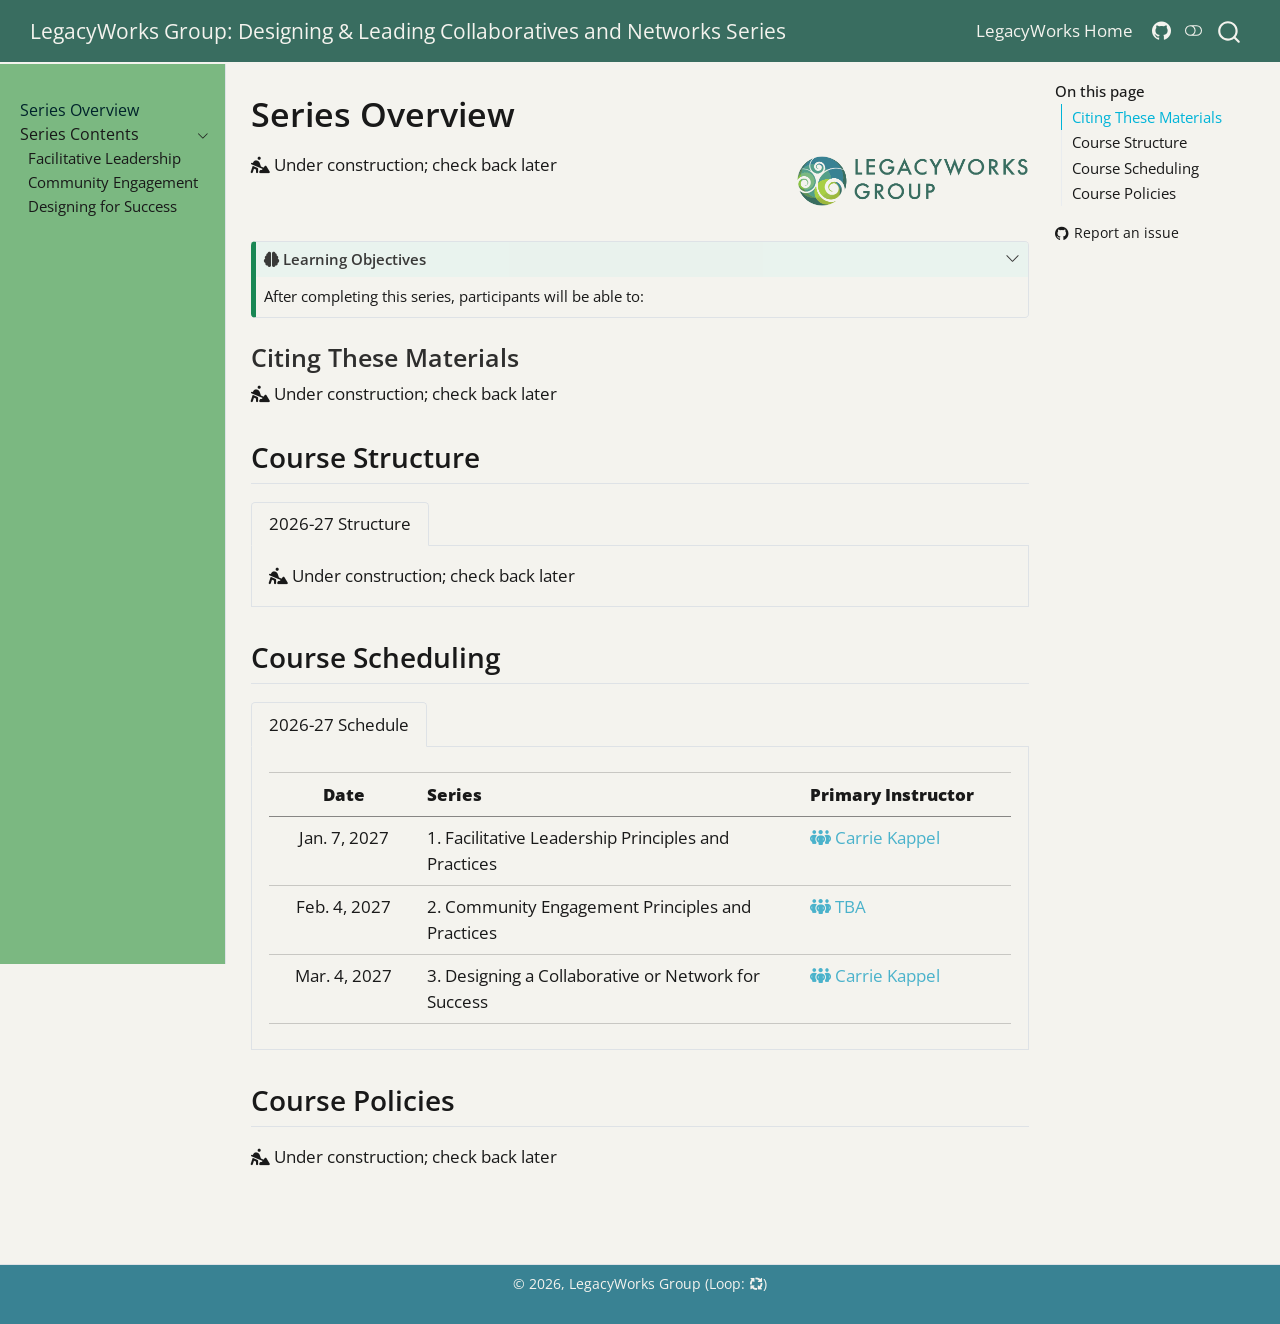
==== commit 257c8818: "Built site for gh-pages" ====
--- a/index.html
+++ b/index.html
@@ -2,13 +2,16 @@
 <html xmlns="http://www.w3.org/1999/xhtml" lang="en" xml:lang="en"><head>
 
 <meta charset="utf-8">
-<meta name="generator" content="quarto-1.8.27">
+<meta name="generator" content="quarto-1.9.37">
 
 <meta name="viewport" content="width=device-width, initial-scale=1.0, user-scalable=yes">
 
 
 <title>Series Overview – LegacyWorks Group: Designing &amp; Leading Collaboratives and Networks Series</title>
 <style>
+/* Default styles provided by pandoc.
+** See https://pandoc.org/MANUAL.html#variables-for-html for config info.
+*/
 code{white-space: pre-wrap;}
 span.smallcaps{font-variant: small-caps;}
 div.columns{display: flex; gap: min(4vw, 1.5em);}
@@ -33,19 +36,18 @@
 <link href="./content/images/logo_lwg-circle.png" rel="icon" type="image/png">
 <script src="site_libs/quarto-html/quarto.js" type="module"></script>
 <script src="site_libs/quarto-html/tabsets/tabsets.js" type="module"></script>
-<script src="site_libs/quarto-html/axe/axe-check.js" type="module"></script>
 <script src="site_libs/quarto-html/popper.min.js"></script>
 <script src="site_libs/quarto-html/tippy.umd.min.js"></script>
 <script src="site_libs/quarto-html/anchor.min.js"></script>
 <link href="site_libs/quarto-html/tippy.css" rel="stylesheet">
-<link href="site_libs/quarto-html/quarto-syntax-highlighting-ed96de9b727972fe78a7b5d16c58bf87.css" rel="stylesheet" class="quarto-color-scheme" id="quarto-text-highlighting-styles">
-<link href="site_libs/quarto-html/quarto-syntax-highlighting-dark-4d9afe2b8d18ee9fa5d0d57b5ed4214d.css" rel="stylesheet" class="quarto-color-scheme quarto-color-alternate" id="quarto-text-highlighting-styles">
-<link href="site_libs/quarto-html/quarto-syntax-highlighting-ed96de9b727972fe78a7b5d16c58bf87.css" rel="stylesheet" class="quarto-color-scheme-extra" id="quarto-text-highlighting-styles">
+<link href="site_libs/quarto-html/quarto-syntax-highlighting-7f8f88aac4f3542376d5c11b86a4c14d.css" rel="stylesheet" class="quarto-color-scheme" id="quarto-text-highlighting-styles">
+<link href="site_libs/quarto-html/quarto-syntax-highlighting-dark-d0ae9245876894da5ac7e18953ecc5cc.css" rel="stylesheet" class="quarto-color-scheme quarto-color-alternate" id="quarto-text-highlighting-styles">
+<link href="site_libs/quarto-html/quarto-syntax-highlighting-7f8f88aac4f3542376d5c11b86a4c14d.css" rel="stylesheet" class="quarto-color-scheme-extra" id="quarto-text-highlighting-styles">
 <script src="site_libs/bootstrap/bootstrap.min.js"></script>
 <link href="site_libs/bootstrap/bootstrap-icons.css" rel="stylesheet">
-<link href="site_libs/bootstrap/bootstrap-6eb5f22a277a501bca7edeb905fa9801.min.css" rel="stylesheet" append-hash="true" class="quarto-color-scheme" id="quarto-bootstrap" data-mode="light">
-<link href="site_libs/bootstrap/bootstrap-dark-3c1926e326ece6e09d76903ce28e0daa.min.css" rel="stylesheet" append-hash="true" class="quarto-color-scheme quarto-color-alternate" id="quarto-bootstrap" data-mode="dark">
-<link href="site_libs/bootstrap/bootstrap-6eb5f22a277a501bca7edeb905fa9801.min.css" rel="stylesheet" append-hash="true" class="quarto-color-scheme-extra" id="quarto-bootstrap" data-mode="light">
+<link href="site_libs/bootstrap/bootstrap-aa75b5fff053264d247d5de3bef123bc.min.css" rel="stylesheet" append-hash="true" class="quarto-color-scheme" id="quarto-bootstrap" data-mode="light">
+<link href="site_libs/bootstrap/bootstrap-dark-6b3c6a18ff8f90f090195053cba9c04e.min.css" rel="stylesheet" append-hash="true" class="quarto-color-scheme quarto-color-alternate" id="quarto-bootstrap" data-mode="dark">
+<link href="site_libs/bootstrap/bootstrap-aa75b5fff053264d247d5de3bef123bc.min.css" rel="stylesheet" append-hash="true" class="quarto-color-scheme-extra" id="quarto-bootstrap" data-mode="light">
 <link href="site_libs/quarto-contrib/fontawesome6-6.7.2/all.min.css" rel="stylesheet">
 <link href="site_libs/quarto-contrib/fontawesome6-6.7.2/latex-fontsize.css" rel="stylesheet">
 <script id="quarto-search-options" type="application/json">{
@@ -307,8 +309,23 @@
       </div>
       <ul id="quarto-sidebar-section-1" class="collapse list-unstyled sidebar-section depth1 show">  
           <li class="sidebar-item">
- <span class="menu-text">TBD</span>
-  </li>
+  <div class="sidebar-item-container"> 
+  <a href="./content/facilitative-leadership.html" class="sidebar-item-text sidebar-link">
+ <span class="menu-text">Facilitative Leadership</span></a>
+  </div>
+</li>
+          <li class="sidebar-item">
+  <div class="sidebar-item-container"> 
+  <a href="./content/community-engagement.html" class="sidebar-item-text sidebar-link">
+ <span class="menu-text">Community Engagement</span></a>
+  </div>
+</li>
+          <li class="sidebar-item">
+  <div class="sidebar-item-container"> 
+  <a href="./content/success-design.html" class="sidebar-item-text sidebar-link">
+ <span class="menu-text">Designing for Success</span></a>
+  </div>
+</li>
       </ul>
   </li>
     </ul>
@@ -406,9 +423,19 @@
 </thead>
 <tbody>
 <tr class="odd">
-<td style="text-align: center;">x</td>
-<td style="text-align: left;">x</td>
+<td style="text-align: center;">Jan.&nbsp;7, 2027</td>
+<td style="text-align: left;">1. Facilitative Leadership Principles and Practices</td>
+<td style="text-align: left;"><span style="color:#4AB2CB"><i class="fa-solid fa-people-group" aria-label="people-group"></i> Carrie Kappel </span></td>
+</tr>
+<tr class="even">
+<td style="text-align: center;">Feb.&nbsp;4, 2027</td>
+<td style="text-align: left;">2. Community Engagement Principles and Practices</td>
 <td style="text-align: left;"><span style="color:#4AB2CB"><i class="fa-solid fa-people-group" aria-label="people-group"></i> TBA </span></td>
+</tr>
+<tr class="odd">
+<td style="text-align: center;">Mar.&nbsp;4, 2027</td>
+<td style="text-align: left;">3. Designing a Collaborative or Network for Success</td>
+<td style="text-align: left;"><span style="color:#4AB2CB"><i class="fa-solid fa-people-group" aria-label="people-group"></i> Carrie Kappel </span></td>
 </tr>
 </tbody>
 </table>
--- a/site_libs/quarto-html/quarto-syntax-highlighting-7f8f88aac4f3542376d5c11b86a4c14d.css
+++ b/site_libs/quarto-html/quarto-syntax-highlighting-7f8f88aac4f3542376d5c11b86a4c14d.css
@@ -0,0 +1,236 @@
+/* quarto syntax highlight colors */
+:root {
+  --quarto-hl-ot-color: #003B4F;
+  --quarto-hl-at-color: #657422;
+  --quarto-hl-ss-color: #20794D;
+  --quarto-hl-an-color: #5E5E5E;
+  --quarto-hl-fu-color: #4758AB;
+  --quarto-hl-st-color: #20794D;
+  --quarto-hl-cf-color: #003B4F;
+  --quarto-hl-op-color: #5E5E5E;
+  --quarto-hl-er-color: #AD0000;
+  --quarto-hl-bn-color: #AD0000;
+  --quarto-hl-al-color: #AD0000;
+  --quarto-hl-va-color: #111111;
+  --quarto-hl-bu-color: inherit;
+  --quarto-hl-ex-color: inherit;
+  --quarto-hl-pp-color: #AD0000;
+  --quarto-hl-in-color: #5E5E5E;
+  --quarto-hl-vs-color: #20794D;
+  --quarto-hl-wa-color: #5E5E5E;
+  --quarto-hl-do-color: #5E5E5E;
+  --quarto-hl-im-color: #00769E;
+  --quarto-hl-ch-color: #20794D;
+  --quarto-hl-dt-color: #AD0000;
+  --quarto-hl-fl-color: #AD0000;
+  --quarto-hl-co-color: #5E5E5E;
+  --quarto-hl-cv-color: #5E5E5E;
+  --quarto-hl-cn-color: #8f5902;
+  --quarto-hl-sc-color: #5E5E5E;
+  --quarto-hl-dv-color: #AD0000;
+  --quarto-hl-kw-color: #003B4F;
+}
+
+/* other quarto variables */
+:root {
+  --quarto-font-monospace: SFMono-Regular, Menlo, Monaco, Consolas, "Liberation Mono", "Courier New", monospace;
+}
+
+/* syntax highlight based on Pandoc's rules */
+pre > code.sourceCode > span {
+  color: #003B4F;
+}
+
+code.sourceCode > span {
+  color: #003B4F;
+}
+
+div.sourceCode,
+div.sourceCode pre.sourceCode {
+  color: #003B4F;
+}
+
+/* Normal */
+code span {
+  color: #003B4F;
+}
+
+/* Alert */
+code span.al {
+  color: #AD0000;
+  font-style: inherit;
+}
+
+/* Annotation */
+code span.an {
+  color: #5E5E5E;
+  font-style: inherit;
+}
+
+/* Attribute */
+code span.at {
+  color: #657422;
+  font-style: inherit;
+}
+
+/* BaseN */
+code span.bn {
+  color: #AD0000;
+  font-style: inherit;
+}
+
+/* BuiltIn */
+code span.bu {
+  font-style: inherit;
+}
+
+/* ControlFlow */
+code span.cf {
+  color: #003B4F;
+  font-weight: bold;
+  font-style: inherit;
+}
+
+/* Char */
+code span.ch {
+  color: #20794D;
+  font-style: inherit;
+}
+
+/* Constant */
+code span.cn {
+  color: #8f5902;
+  font-style: inherit;
+}
+
+/* Comment */
+code span.co {
+  color: #5E5E5E;
+  font-style: inherit;
+}
+
+/* CommentVar */
+code span.cv {
+  color: #5E5E5E;
+  font-style: italic;
+}
+
+/* Documentation */
+code span.do {
+  color: #5E5E5E;
+  font-style: italic;
+}
+
+/* DataType */
+code span.dt {
+  color: #AD0000;
+  font-style: inherit;
+}
+
+/* DecVal */
+code span.dv {
+  color: #AD0000;
+  font-style: inherit;
+}
+
+/* Error */
+code span.er {
+  color: #AD0000;
+  font-style: inherit;
+}
+
+/* Extension */
+code span.ex {
+  font-style: inherit;
+}
+
+/* Float */
+code span.fl {
+  color: #AD0000;
+  font-style: inherit;
+}
+
+/* Function */
+code span.fu {
+  color: #4758AB;
+  font-style: inherit;
+}
+
+/* Import */
+code span.im {
+  color: #00769E;
+  font-style: inherit;
+}
+
+/* Information */
+code span.in {
+  color: #5E5E5E;
+  font-style: inherit;
+}
+
+/* Keyword */
+code span.kw {
+  color: #003B4F;
+  font-weight: bold;
+  font-style: inherit;
+}
+
+/* Operator */
+code span.op {
+  color: #5E5E5E;
+  font-style: inherit;
+}
+
+/* Other */
+code span.ot {
+  color: #003B4F;
+  font-style: inherit;
+}
+
+/* Preprocessor */
+code span.pp {
+  color: #AD0000;
+  font-style: inherit;
+}
+
+/* SpecialChar */
+code span.sc {
+  color: #5E5E5E;
+  font-style: inherit;
+}
+
+/* SpecialString */
+code span.ss {
+  color: #20794D;
+  font-style: inherit;
+}
+
+/* String */
+code span.st {
+  color: #20794D;
+  font-style: inherit;
+}
+
+/* Variable */
+code span.va {
+  color: #111111;
+  font-style: inherit;
+}
+
+/* VerbatimString */
+code span.vs {
+  color: #20794D;
+  font-style: inherit;
+}
+
+/* Warning */
+code span.wa {
+  color: #5E5E5E;
+  font-style: italic;
+}
+
+.prevent-inlining {
+  content: "</";
+}
+
+/*# sourceMappingURL=789ad8cd35626ba772517505b42a116e.css.map */
--- a/site_libs/quarto-html/quarto-syntax-highlighting-dark-d0ae9245876894da5ac7e18953ecc5cc.css
+++ b/site_libs/quarto-html/quarto-syntax-highlighting-dark-d0ae9245876894da5ac7e18953ecc5cc.css
@@ -0,0 +1,219 @@
+/* quarto syntax highlight colors */
+:root {
+  --quarto-hl-al-color: #f07178;
+  --quarto-hl-an-color: #d4d0ab;
+  --quarto-hl-at-color: #00e0e0;
+  --quarto-hl-bn-color: #d4d0ab;
+  --quarto-hl-bu-color: #abe338;
+  --quarto-hl-ch-color: #abe338;
+  --quarto-hl-co-color: #f8f8f2;
+  --quarto-hl-cv-color: #ffd700;
+  --quarto-hl-cn-color: #ffd700;
+  --quarto-hl-cf-color: #ffa07a;
+  --quarto-hl-dt-color: #ffa07a;
+  --quarto-hl-dv-color: #d4d0ab;
+  --quarto-hl-do-color: #f8f8f2;
+  --quarto-hl-er-color: #f07178;
+  --quarto-hl-ex-color: #00e0e0;
+  --quarto-hl-fl-color: #d4d0ab;
+  --quarto-hl-fu-color: #ffa07a;
+  --quarto-hl-im-color: #abe338;
+  --quarto-hl-in-color: #d4d0ab;
+  --quarto-hl-kw-color: #ffa07a;
+  --quarto-hl-op-color: #ffa07a;
+  --quarto-hl-ot-color: #00e0e0;
+  --quarto-hl-pp-color: #dcc6e0;
+  --quarto-hl-re-color: #00e0e0;
+  --quarto-hl-sc-color: #abe338;
+  --quarto-hl-ss-color: #abe338;
+  --quarto-hl-st-color: #abe338;
+  --quarto-hl-va-color: #00e0e0;
+  --quarto-hl-vs-color: #abe338;
+  --quarto-hl-wa-color: #dcc6e0;
+}
+
+/* other quarto variables */
+:root {
+  --quarto-font-monospace: SFMono-Regular, Menlo, Monaco, Consolas, "Liberation Mono", "Courier New", monospace;
+}
+
+/* syntax highlight based on Pandoc's rules */
+pre > code.sourceCode > span {
+  color: #f8f8f2;
+}
+
+code.sourceCode > span {
+  color: #f8f8f2;
+}
+
+div.sourceCode,
+div.sourceCode pre.sourceCode {
+  color: #f8f8f2;
+}
+
+/* Normal */
+code span {
+  color: #f8f8f2;
+}
+
+/* Alert */
+code span.al {
+  color: #f07178;
+}
+
+/* Annotation */
+code span.an {
+  color: #d4d0ab;
+}
+
+/* Attribute */
+code span.at {
+  color: #00e0e0;
+}
+
+/* BaseN */
+code span.bn {
+  color: #d4d0ab;
+}
+
+/* BuiltIn */
+code span.bu {
+  color: #abe338;
+}
+
+/* ControlFlow */
+code span.cf {
+  font-weight: bold;
+  color: #ffa07a;
+}
+
+/* Char */
+code span.ch {
+  color: #abe338;
+}
+
+/* Constant */
+code span.cn {
+  color: #ffd700;
+}
+
+/* Comment */
+code span.co {
+  font-style: italic;
+  color: #f8f8f2;
+}
+
+/* CommentVar */
+code span.cv {
+  color: #ffd700;
+}
+
+/* Documentation */
+code span.do {
+  color: #f8f8f2;
+}
+
+/* DataType */
+code span.dt {
+  color: #ffa07a;
+}
+
+/* DecVal */
+code span.dv {
+  color: #d4d0ab;
+}
+
+/* Error */
+code span.er {
+  color: #f07178;
+  text-decoration: underline;
+}
+
+/* Extension */
+code span.ex {
+  font-weight: bold;
+  color: #00e0e0;
+}
+
+/* Float */
+code span.fl {
+  color: #d4d0ab;
+}
+
+/* Function */
+code span.fu {
+  color: #ffa07a;
+}
+
+/* Import */
+code span.im {
+  color: #abe338;
+}
+
+/* Information */
+code span.in {
+  color: #d4d0ab;
+}
+
+/* Keyword */
+code span.kw {
+  font-weight: bold;
+  color: #ffa07a;
+}
+
+/* Operator */
+code span.op {
+  color: #ffa07a;
+}
+
+/* Other */
+code span.ot {
+  color: #00e0e0;
+}
+
+/* Preprocessor */
+code span.pp {
+  color: #dcc6e0;
+}
+
+/* RegionMarker */
+code span.re {
+  background-color: #f8f8f2;
+  color: #00e0e0;
+}
+
+/* SpecialChar */
+code span.sc {
+  color: #abe338;
+}
+
+/* SpecialString */
+code span.ss {
+  color: #abe338;
+}
+
+/* String */
+code span.st {
+  color: #abe338;
+}
+
+/* Variable */
+code span.va {
+  color: #00e0e0;
+}
+
+/* VerbatimString */
+code span.vs {
+  color: #abe338;
+}
+
+/* Warning */
+code span.wa {
+  color: #dcc6e0;
+}
+
+.prevent-inlining {
+  content: "</";
+}
+
+/*# sourceMappingURL=e2dac9153eaf3c552d5043f9565d03d7.css.map */
--- a/site_libs/quarto-html/quarto-syntax-highlighting-7f8f88aac4f3542376d5c11b86a4c14d.css
+++ b/site_libs/quarto-html/quarto-syntax-highlighting-7f8f88aac4f3542376d5c11b86a4c14d.css
@@ -0,0 +1,236 @@
+/* quarto syntax highlight colors */
+:root {
+  --quarto-hl-ot-color: #003B4F;
+  --quarto-hl-at-color: #657422;
+  --quarto-hl-ss-color: #20794D;
+  --quarto-hl-an-color: #5E5E5E;
+  --quarto-hl-fu-color: #4758AB;
+  --quarto-hl-st-color: #20794D;
+  --quarto-hl-cf-color: #003B4F;
+  --quarto-hl-op-color: #5E5E5E;
+  --quarto-hl-er-color: #AD0000;
+  --quarto-hl-bn-color: #AD0000;
+  --quarto-hl-al-color: #AD0000;
+  --quarto-hl-va-color: #111111;
+  --quarto-hl-bu-color: inherit;
+  --quarto-hl-ex-color: inherit;
+  --quarto-hl-pp-color: #AD0000;
+  --quarto-hl-in-color: #5E5E5E;
+  --quarto-hl-vs-color: #20794D;
+  --quarto-hl-wa-color: #5E5E5E;
+  --quarto-hl-do-color: #5E5E5E;
+  --quarto-hl-im-color: #00769E;
+  --quarto-hl-ch-color: #20794D;
+  --quarto-hl-dt-color: #AD0000;
+  --quarto-hl-fl-color: #AD0000;
+  --quarto-hl-co-color: #5E5E5E;
+  --quarto-hl-cv-color: #5E5E5E;
+  --quarto-hl-cn-color: #8f5902;
+  --quarto-hl-sc-color: #5E5E5E;
+  --quarto-hl-dv-color: #AD0000;
+  --quarto-hl-kw-color: #003B4F;
+}
+
+/* other quarto variables */
+:root {
+  --quarto-font-monospace: SFMono-Regular, Menlo, Monaco, Consolas, "Liberation Mono", "Courier New", monospace;
+}
+
+/* syntax highlight based on Pandoc's rules */
+pre > code.sourceCode > span {
+  color: #003B4F;
+}
+
+code.sourceCode > span {
+  color: #003B4F;
+}
+
+div.sourceCode,
+div.sourceCode pre.sourceCode {
+  color: #003B4F;
+}
+
+/* Normal */
+code span {
+  color: #003B4F;
+}
+
+/* Alert */
+code span.al {
+  color: #AD0000;
+  font-style: inherit;
+}
+
+/* Annotation */
+code span.an {
+  color: #5E5E5E;
+  font-style: inherit;
+}
+
+/* Attribute */
+code span.at {
+  color: #657422;
+  font-style: inherit;
+}
+
+/* BaseN */
+code span.bn {
+  color: #AD0000;
+  font-style: inherit;
+}
+
+/* BuiltIn */
+code span.bu {
+  font-style: inherit;
+}
+
+/* ControlFlow */
+code span.cf {
+  color: #003B4F;
+  font-weight: bold;
+  font-style: inherit;
+}
+
+/* Char */
+code span.ch {
+  color: #20794D;
+  font-style: inherit;
+}
+
+/* Constant */
+code span.cn {
+  color: #8f5902;
+  font-style: inherit;
+}
+
+/* Comment */
+code span.co {
+  color: #5E5E5E;
+  font-style: inherit;
+}
+
+/* CommentVar */
+code span.cv {
+  color: #5E5E5E;
+  font-style: italic;
+}
+
+/* Documentation */
+code span.do {
+  color: #5E5E5E;
+  font-style: italic;
+}
+
+/* DataType */
+code span.dt {
+  color: #AD0000;
+  font-style: inherit;
+}
+
+/* DecVal */
+code span.dv {
+  color: #AD0000;
+  font-style: inherit;
+}
+
+/* Error */
+code span.er {
+  color: #AD0000;
+  font-style: inherit;
+}
+
+/* Extension */
+code span.ex {
+  font-style: inherit;
+}
+
+/* Float */
+code span.fl {
+  color: #AD0000;
+  font-style: inherit;
+}
+
+/* Function */
+code span.fu {
+  color: #4758AB;
+  font-style: inherit;
+}
+
+/* Import */
+code span.im {
+  color: #00769E;
+  font-style: inherit;
+}
+
+/* Information */
+code span.in {
+  color: #5E5E5E;
+  font-style: inherit;
+}
+
+/* Keyword */
+code span.kw {
+  color: #003B4F;
+  font-weight: bold;
+  font-style: inherit;
+}
+
+/* Operator */
+code span.op {
+  color: #5E5E5E;
+  font-style: inherit;
+}
+
+/* Other */
+code span.ot {
+  color: #003B4F;
+  font-style: inherit;
+}
+
+/* Preprocessor */
+code span.pp {
+  color: #AD0000;
+  font-style: inherit;
+}
+
+/* SpecialChar */
+code span.sc {
+  color: #5E5E5E;
+  font-style: inherit;
+}
+
+/* SpecialString */
+code span.ss {
+  color: #20794D;
+  font-style: inherit;
+}
+
+/* String */
+code span.st {
+  color: #20794D;
+  font-style: inherit;
+}
+
+/* Variable */
+code span.va {
+  color: #111111;
+  font-style: inherit;
+}
+
+/* VerbatimString */
+code span.vs {
+  color: #20794D;
+  font-style: inherit;
+}
+
+/* Warning */
+code span.wa {
+  color: #5E5E5E;
+  font-style: italic;
+}
+
+.prevent-inlining {
+  content: "</";
+}
+
+/*# sourceMappingURL=789ad8cd35626ba772517505b42a116e.css.map */
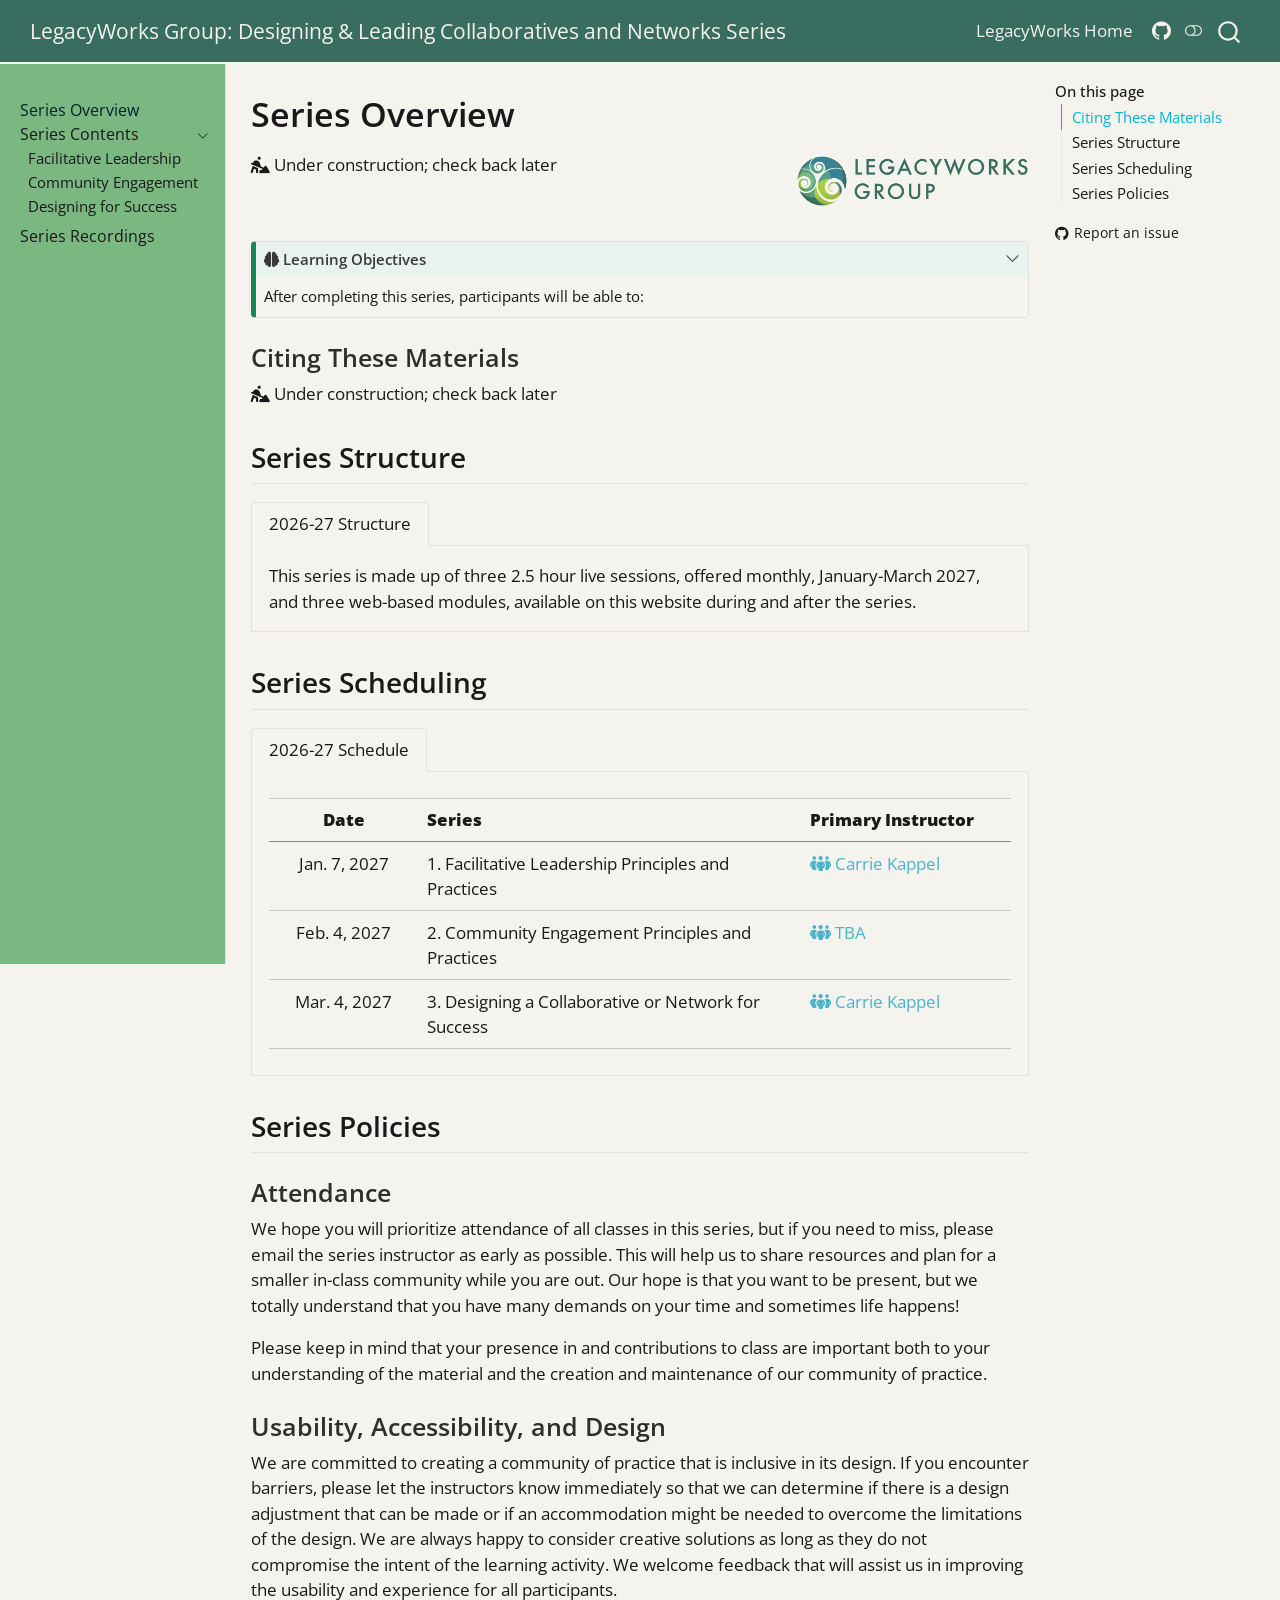
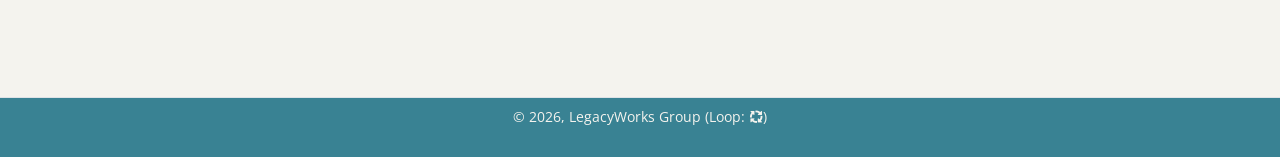
==== commit fd18d9d4: "Built site for gh-pages" ====
--- a/index.html
+++ b/index.html
@@ -328,6 +328,12 @@
 </li>
       </ul>
   </li>
+        <li class="sidebar-item">
+  <div class="sidebar-item-container"> 
+  <a href="./recordings.html" class="sidebar-item-text sidebar-link">
+ <span class="menu-text">Series Recordings</span></a>
+  </div>
+</li>
     </ul>
     </div>
 </nav>
@@ -339,9 +345,13 @@
    
   <ul>
   <li><a href="#citing-these-materials" id="toc-citing-these-materials" class="nav-link active" data-scroll-target="#citing-these-materials">Citing These Materials</a></li>
-  <li><a href="#course-structure" id="toc-course-structure" class="nav-link" data-scroll-target="#course-structure">Course Structure</a></li>
-  <li><a href="#course-scheduling" id="toc-course-scheduling" class="nav-link" data-scroll-target="#course-scheduling">Course Scheduling</a></li>
-  <li><a href="#course-policies" id="toc-course-policies" class="nav-link" data-scroll-target="#course-policies">Course Policies</a></li>
+  <li><a href="#series-structure" id="toc-series-structure" class="nav-link" data-scroll-target="#series-structure">Series Structure</a></li>
+  <li><a href="#series-scheduling" id="toc-series-scheduling" class="nav-link" data-scroll-target="#series-scheduling">Series Scheduling</a></li>
+  <li><a href="#series-policies" id="toc-series-policies" class="nav-link" data-scroll-target="#series-policies">Series Policies</a>
+  <ul class="collapse">
+  <li><a href="#attendance" id="toc-attendance" class="nav-link" data-scroll-target="#attendance">Attendance</a></li>
+  <li><a href="#usability-accessibility-and-design" id="toc-usability-accessibility-and-design" class="nav-link" data-scroll-target="#usability-accessibility-and-design">Usability, Accessibility, and Design</a></li>
+  </ul></li>
   </ul>
 <div class="toc-actions"><ul><li><a href="https://github.com/LegacyWorksGroup/lead-collabs/issues/new" class="toc-action"><i class="bi bi-github"></i>Report an issue</a></li></ul></div></nav>
     </div>
@@ -391,19 +401,19 @@
 <h3 class="anchored" data-anchor-id="citing-these-materials">Citing These Materials</h3>
 <p><i class="fa-solid fa-person-digging" aria-label="person-digging"></i> Under construction; check back later</p>
 </section>
-<section id="course-structure" class="level2">
-<h2 class="anchored" data-anchor-id="course-structure">Course Structure</h2>
+<section id="series-structure" class="level2">
+<h2 class="anchored" data-anchor-id="series-structure">Series Structure</h2>
 <div class="tabset-margin-container"></div><div class="panel-tabset">
 <ul class="nav nav-tabs" role="tablist"><li class="nav-item" role="presentation"><a class="nav-link active" id="tabset-1-1-tab" data-bs-toggle="tab" data-bs-target="#tabset-1-1" role="tab" aria-controls="tabset-1-1" aria-selected="true" href="">2026-27 Structure</a></li></ul>
 <div class="tab-content">
 <div id="tabset-1-1" class="tab-pane active" role="tabpanel" aria-labelledby="tabset-1-1-tab">
-<p><i class="fa-solid fa-person-digging" aria-label="person-digging"></i> Under construction; check back later</p>
+<p>This series is made up of three 2.5 hour live sessions, offered monthly, January-March 2027, and three web-based modules, available on this website during and after the series.</p>
 </div>
 </div>
 </div>
 </section>
-<section id="course-scheduling" class="level2">
-<h2 class="anchored" data-anchor-id="course-scheduling">Course Scheduling</h2>
+<section id="series-scheduling" class="level2">
+<h2 class="anchored" data-anchor-id="series-scheduling">Series Scheduling</h2>
 <div class="tabset-margin-container"></div><div class="panel-tabset">
 <ul class="nav nav-tabs" role="tablist"><li class="nav-item" role="presentation"><a class="nav-link active" id="tabset-2-1-tab" data-bs-toggle="tab" data-bs-target="#tabset-2-1" role="tab" aria-controls="tabset-2-1" aria-selected="true" href="">2026-27 Schedule</a></li></ul>
 <div class="tab-content">
@@ -443,11 +453,19 @@
 </div>
 </div>
 </section>
-<section id="course-policies" class="level2">
-<h2 class="anchored" data-anchor-id="course-policies">Course Policies</h2>
-<p><i class="fa-solid fa-person-digging" aria-label="person-digging"></i> Under construction; check back later</p>
-
-
+<section id="series-policies" class="level2">
+<h2 class="anchored" data-anchor-id="series-policies">Series Policies</h2>
+<section id="attendance" class="level3">
+<h3 class="anchored" data-anchor-id="attendance">Attendance</h3>
+<p>We hope you will prioritize attendance of all classes in this series, but if you need to miss, please email the series instructor as early as possible. This will help us to share resources and plan for a smaller in-class community while you are out. Our hope is that you want to be present, but we totally understand that you have many demands on your time and sometimes life happens!</p>
+<p>Please keep in mind that your presence in and contributions to class are important both to your understanding of the material and the creation and maintenance of our community of practice.</p>
+</section>
+<section id="usability-accessibility-and-design" class="level3">
+<h3 class="anchored" data-anchor-id="usability-accessibility-and-design">Usability, Accessibility, and Design</h3>
+<p>We are committed to creating a community of practice that is inclusive in its design. If you encounter barriers, please let the instructors know immediately so that we can determine if there is a design adjustment that can be made or if an accommodation might be needed to overcome the limitations of the design. We are always happy to consider creative solutions as long as they do not compromise the intent of the learning activity. We welcome feedback that will assist us in improving the usability and experience for all participants.</p>
+
+
+</section>
 </section>
 
 </main> <!-- /main -->
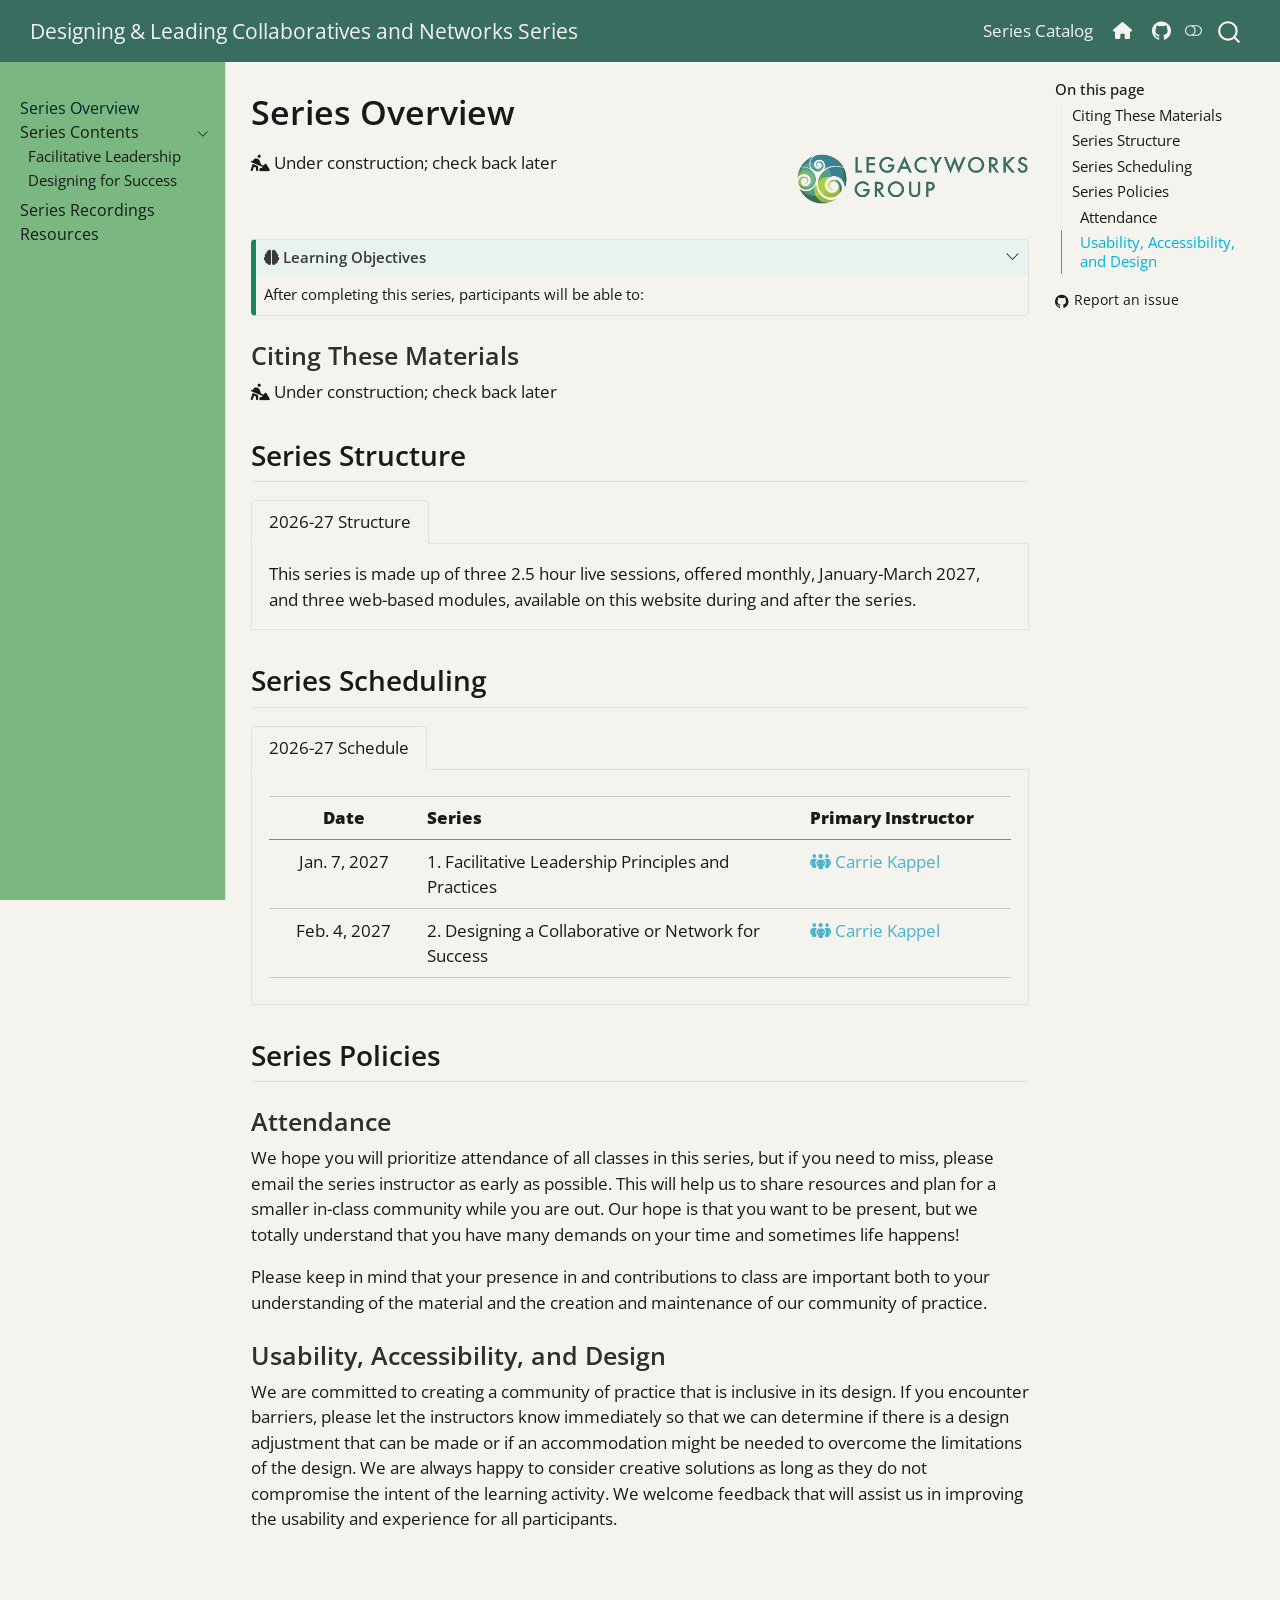
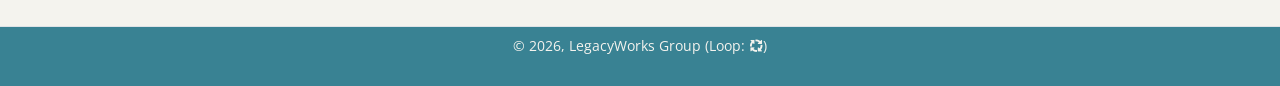
==== commit 856f893c: "Built site for gh-pages" ====
--- a/index.html
+++ b/index.html
@@ -2,20 +2,23 @@
 <html xmlns="http://www.w3.org/1999/xhtml" lang="en" xml:lang="en"><head>
 
 <meta charset="utf-8">
-<meta name="generator" content="quarto-1.9.37">
+<meta name="generator" content="quarto-1.11.9">
 
 <meta name="viewport" content="width=device-width, initial-scale=1.0, user-scalable=yes">
 
 
-<title>Series Overview – LegacyWorks Group: Designing &amp; Leading Collaboratives and Networks Series</title>
+<title>Series Overview – Designing &amp; Leading Collaboratives and Networks Series</title>
 <style>
 /* Default styles provided by pandoc.
 ** See https://pandoc.org/MANUAL.html#variables-for-html for config info.
 */
-code{white-space: pre-wrap;}
 span.smallcaps{font-variant: small-caps;}
-div.columns{display: flex; gap: min(4vw, 1.5em);}
-div.column{flex: auto; overflow-x: auto;}
+div.columns{display: flex; gap: 1.5em;}
+div.column{flex: auto;}
+@media screen {
+div.columns{gap: min(4vw, 1.5em);}
+div.column{overflow-x: auto;}
+}
 div.hanging-indent{margin-left: 1.5em; text-indent: -1.5em;}
 ul.task-list{list-style: none;}
 ul.task-list li input[type="checkbox"] {
@@ -36,18 +39,19 @@
 <link href="./content/images/logo_lwg-circle.png" rel="icon" type="image/png">
 <script src="site_libs/quarto-html/quarto.js" type="module"></script>
 <script src="site_libs/quarto-html/tabsets/tabsets.js" type="module"></script>
+<script src="site_libs/quarto-html/scrollable-regions/scrollable-regions.js" type="module"></script>
 <script src="site_libs/quarto-html/popper.min.js"></script>
 <script src="site_libs/quarto-html/tippy.umd.min.js"></script>
 <script src="site_libs/quarto-html/anchor.min.js"></script>
 <link href="site_libs/quarto-html/tippy.css" rel="stylesheet">
-<link href="site_libs/quarto-html/quarto-syntax-highlighting-7f8f88aac4f3542376d5c11b86a4c14d.css" rel="stylesheet" class="quarto-color-scheme" id="quarto-text-highlighting-styles">
-<link href="site_libs/quarto-html/quarto-syntax-highlighting-dark-d0ae9245876894da5ac7e18953ecc5cc.css" rel="stylesheet" class="quarto-color-scheme quarto-color-alternate" id="quarto-text-highlighting-styles">
-<link href="site_libs/quarto-html/quarto-syntax-highlighting-7f8f88aac4f3542376d5c11b86a4c14d.css" rel="stylesheet" class="quarto-color-scheme-extra" id="quarto-text-highlighting-styles">
+<link href="site_libs/quarto-html/quarto-syntax-highlighting-63b5708e65d6cd79cd7618c58d0c21e7.css" rel="stylesheet" class="quarto-color-scheme" id="quarto-text-highlighting-styles">
+<link href="site_libs/quarto-html/quarto-syntax-highlighting-dark-447e42e69aaa9833c0ba1b986f430b20.css" rel="stylesheet" class="quarto-color-scheme quarto-color-alternate" id="quarto-text-highlighting-styles">
+<link href="site_libs/quarto-html/quarto-syntax-highlighting-63b5708e65d6cd79cd7618c58d0c21e7.css" rel="stylesheet" class="quarto-color-scheme-extra" id="quarto-text-highlighting-styles">
 <script src="site_libs/bootstrap/bootstrap.min.js"></script>
 <link href="site_libs/bootstrap/bootstrap-icons.css" rel="stylesheet">
-<link href="site_libs/bootstrap/bootstrap-aa75b5fff053264d247d5de3bef123bc.min.css" rel="stylesheet" append-hash="true" class="quarto-color-scheme" id="quarto-bootstrap" data-mode="light">
-<link href="site_libs/bootstrap/bootstrap-dark-6b3c6a18ff8f90f090195053cba9c04e.min.css" rel="stylesheet" append-hash="true" class="quarto-color-scheme quarto-color-alternate" id="quarto-bootstrap" data-mode="dark">
-<link href="site_libs/bootstrap/bootstrap-aa75b5fff053264d247d5de3bef123bc.min.css" rel="stylesheet" append-hash="true" class="quarto-color-scheme-extra" id="quarto-bootstrap" data-mode="light">
+<link href="site_libs/bootstrap/bootstrap-cade0ff4818347d00405ae3540cc32ff.min.css" rel="stylesheet" append-hash="true" class="quarto-color-scheme" id="quarto-bootstrap" data-mode="light">
+<link href="site_libs/bootstrap/bootstrap-dark-697f1c5413bb51da2685c6d33f782958.min.css" rel="stylesheet" append-hash="true" class="quarto-color-scheme quarto-color-alternate" id="quarto-bootstrap" data-mode="dark">
+<link href="site_libs/bootstrap/bootstrap-cade0ff4818347d00405ae3540cc32ff.min.css" rel="stylesheet" append-hash="true" class="quarto-color-scheme-extra" id="quarto-bootstrap" data-mode="light">
 <link href="site_libs/quarto-contrib/fontawesome6-6.7.2/all.min.css" rel="stylesheet">
 <link href="site_libs/quarto-contrib/fontawesome6-6.7.2/latex-fontsize.css" rel="stylesheet">
 <script id="quarto-search-options" type="application/json">{
@@ -81,7 +85,7 @@
 
 </head>
 
-<body class="nav-sidebar docked nav-fixed quarto-light"><script id="quarto-html-before-body" type="application/javascript">
+<body class="nav-sidebar docked nav-fixed quarto-light"><a id="quarto-skip-link" class="visually-hidden-focusable" href="#quarto-document-content">Skip to main content</a><script id="quarto-html-before-body" type="application/javascript">
     const toggleBodyColorMode = (bsSheetEl) => {
       const mode = bsSheetEl.getAttribute("data-mode");
       const bodyEl = window.document.querySelector("body");
@@ -104,6 +108,7 @@
       for (let i=0; i < toggles.length; i++) {
         const toggle = toggles[i];
         if (toggle) {
+          toggle.setAttribute("aria-checked", alternate ? "true" : "false");
           if (alternate) {
             toggle.classList.add("alternate");
           } else {
@@ -133,13 +138,19 @@
       manageTransitions('#quarto-margin-sidebar .nav-link', true);
       // Switch the toggles
       setColorSchemeToggle(alternate)
-      // Hack to workaround the fact that safari doesn't
-      // properly recolor the scrollbar when toggling (#1455)
+    }
+    // Hack to workaround the fact that safari doesn't
+    // properly recolor the scrollbar when toggling (#1455).
+    // Not run on load: stylesheets are set before first paint there, and
+    // scrolling would undo the scroll to a URL fragment (#14973).
+    // The one pixel nudge keeps the reader where they were.
+    const refreshSafariScrollbar = () => {
       if (navigator.userAgent.indexOf('Safari') > 0 && navigator.userAgent.indexOf('Chrome') == -1) {
         manageTransitions("body", false);
-        window.scrollTo(0, 1);
+        const scrollY = window.scrollY;
+        window.scrollTo(0, scrollY > 0 ? scrollY - 1 : 1);
         setTimeout(() => {
-          window.scrollTo(0, 0);
+          window.scrollTo(0, scrollY);
           manageTransitions("body", true);
         }, 40);
       }
@@ -233,6 +244,7 @@
       // Read the current dark / light value
       let toAlternate = !hasAlternateSentinel();
       toggleColorMode(toAlternate);
+      refreshSafariScrollbar();
       setStyleSentinel(toAlternate);
       toggleGiscusIfUsed(toAlternate, darkModeDefault);
       window.dispatchEvent(new Event('resize'));
@@ -247,22 +259,25 @@
 
 <div id="quarto-search-results"></div>
   <header id="quarto-header" class="headroom fixed-top">
-    <nav class="navbar navbar-expand-lg " data-bs-theme="dark">
+    <nav class="navbar navbar-expand-lg " data-bs-theme="dark" aria-label="Site">
       <div class="navbar-container container-fluid">
       <div class="navbar-brand-container mx-auto">
     <a class="navbar-brand" href="./index.html">
-    <span class="navbar-title">LegacyWorks Group: Designing &amp; Leading Collaboratives and Networks Series</span>
+    <span class="navbar-title">Designing &amp; Leading Collaboratives and Networks Series</span>
     </a>
   </div>
-            <div id="quarto-search" class="" title="Search"></div>
-          <button class="navbar-toggler" type="button" data-bs-toggle="collapse" data-bs-target="#navbarCollapse" aria-controls="navbarCollapse" role="menu" aria-expanded="false" aria-label="Toggle navigation" onclick="if (window.quartoToggleHeadroom) { window.quartoToggleHeadroom(); }">
+          <button class="navbar-toggler" type="button" data-bs-toggle="collapse" data-bs-target="#navbarCollapse" aria-controls="navbarCollapse" aria-expanded="false" aria-label="Toggle navigation" onclick="if (window.quartoToggleHeadroom) { window.quartoToggleHeadroom(); }">
   <span class="navbar-toggler-icon"></span>
 </button>
           <div class="collapse navbar-collapse" id="navbarCollapse">
             <ul class="navbar-nav navbar-nav-scroll ms-auto">
   <li class="nav-item">
+    <a class="nav-link" href="https://legacyworksgroup.github.io/learning-catalog/"> 
+<span class="menu-text">Series Catalog</span></a>
+  </li>  
+  <li class="nav-item">
     <a class="nav-link" href="https://legacyworksgroup.com/"> 
-<span class="menu-text">LegacyWorks Home</span></a>
+<span class="menu-text"><i class="fa-solid fa-house" aria-label="house"></i></span></a>
   </li>  
   <li class="nav-item compact">
     <a class="nav-link" href="https://github.com/LegacyWorksGroup/lead-collabs"> <i class="bi bi-github" role="img">
@@ -272,17 +287,18 @@
 </ul>
           </div> <!-- /navcollapse -->
             <div class="quarto-navbar-tools">
-  <a href="" class="quarto-color-scheme-toggle quarto-navigation-tool  px-1" onclick="window.quartoToggleColorScheme(); return false;" title="Toggle dark mode"><i class="bi"></i></a>
-</div>
+  <button type="button" role="switch" aria-checked="false" class="quarto-color-scheme-toggle quarto-navigation-tool  px-1" onclick="window.quartoToggleColorScheme(); return false;" title="Toggle dark mode" aria-label="Toggle dark mode"><i class="bi"></i></button>
+</div>
+            <div id="quarto-search" class="" title="Search"></div>
       </div> <!-- /container-fluid -->
     </nav>
-  <nav class="quarto-secondary-nav">
+  <nav class="quarto-secondary-nav" aria-label="Toolbar">
     <div class="container-fluid d-flex">
       <button type="button" class="quarto-btn-toggle btn" data-bs-toggle="collapse" role="button" data-bs-target=".quarto-sidebar-collapse-item" aria-controls="quarto-sidebar" aria-expanded="false" aria-label="Toggle sidebar navigation" onclick="if (window.quartoToggleHeadroom) { window.quartoToggleHeadroom(); }">
         <i class="bi bi-layout-text-sidebar-reverse"></i>
       </button>
-        <nav class="quarto-page-breadcrumbs" aria-label="breadcrumb"><ol class="breadcrumb"><li class="breadcrumb-item"><a href="./index.html">Series Overview</a></li></ol></nav>
-        <a class="flex-grow-1" role="navigation" data-bs-toggle="collapse" data-bs-target=".quarto-sidebar-collapse-item" aria-controls="quarto-sidebar" aria-expanded="false" aria-label="Toggle sidebar navigation" onclick="if (window.quartoToggleHeadroom) { window.quartoToggleHeadroom(); }">      
+        <nav class="quarto-page-breadcrumbs" aria-label="Breadcrumbs"><ol class="breadcrumb"><li class="breadcrumb-item"><a href="./index.html">Series Overview</a></li></ol></nav>
+        <a class="flex-grow-1" data-bs-toggle="collapse" data-bs-target=".quarto-sidebar-collapse-item" onclick="if (window.quartoToggleHeadroom) { window.quartoToggleHeadroom(); }">      
         </a>
     </div>
   </nav>
@@ -290,7 +306,7 @@
 <!-- content -->
 <div id="quarto-content" class="quarto-container page-columns page-rows-contents page-layout-article page-navbar">
 <!-- sidebar -->
-  <nav id="quarto-sidebar" class="sidebar collapse collapse-horizontal quarto-sidebar-collapse-item sidebar-navigation docked overflow-auto">
+  <nav id="quarto-sidebar" class="sidebar collapse collapse-horizontal quarto-sidebar-collapse-item sidebar-navigation docked overflow-auto" aria-label="Section">
     <div class="sidebar-menu-container"> 
     <ul class="list-unstyled mt-1">
         <li class="sidebar-item">
@@ -301,23 +317,14 @@
 </li>
         <li class="sidebar-item sidebar-item-section">
       <div class="sidebar-item-container"> 
-            <a class="sidebar-item-text sidebar-link text-start" data-bs-toggle="collapse" data-bs-target="#quarto-sidebar-section-1" role="navigation" aria-expanded="true">
- <span class="menu-text">Series Contents</span></a>
-          <a class="sidebar-item-toggle text-start" data-bs-toggle="collapse" data-bs-target="#quarto-sidebar-section-1" role="navigation" aria-expanded="true" aria-label="Toggle section">
-            <i class="bi bi-chevron-right ms-2"></i>
-          </a> 
+            <button type="button" class="sidebar-item-text sidebar-item-toggle sidebar-link text-start" data-bs-toggle="collapse" data-bs-target="#quarto-sidebar-section-1" aria-controls="quarto-sidebar-section-1" aria-expanded="true">
+ <span class="menu-text" id="quarto-sidebar-section-1-label">Series Contents</span><i class="bi bi-chevron-right" aria-hidden="true"></i></button>
       </div>
-      <ul id="quarto-sidebar-section-1" class="collapse list-unstyled sidebar-section depth1 show">  
+      <ul id="quarto-sidebar-section-1" aria-labelledby="quarto-sidebar-section-1-label" class="collapse list-unstyled sidebar-section depth1 show">  
           <li class="sidebar-item">
   <div class="sidebar-item-container"> 
   <a href="./content/facilitative-leadership.html" class="sidebar-item-text sidebar-link">
  <span class="menu-text">Facilitative Leadership</span></a>
-  </div>
-</li>
-          <li class="sidebar-item">
-  <div class="sidebar-item-container"> 
-  <a href="./content/community-engagement.html" class="sidebar-item-text sidebar-link">
- <span class="menu-text">Community Engagement</span></a>
   </div>
 </li>
           <li class="sidebar-item">
@@ -334,13 +341,19 @@
  <span class="menu-text">Series Recordings</span></a>
   </div>
 </li>
+        <li class="sidebar-item">
+  <div class="sidebar-item-container"> 
+  <a href="./resources.html" class="sidebar-item-text sidebar-link">
+ <span class="menu-text">Resources</span></a>
+  </div>
+</li>
     </ul>
     </div>
 </nav>
 <div id="quarto-sidebar-glass" class="quarto-sidebar-collapse-item" data-bs-toggle="collapse" data-bs-target=".quarto-sidebar-collapse-item"></div>
 <!-- margin-sidebar -->
     <div id="quarto-margin-sidebar" class="sidebar margin-sidebar">
-        <nav id="TOC" role="doc-toc" class="toc-active">
+        <nav id="TOC" role="doc-toc" aria-labelledby="toc-title" class="toc-active">
     <h2 id="toc-title">On this page</h2>
    
   <ul>
@@ -356,7 +369,7 @@
 <div class="toc-actions"><ul><li><a href="https://github.com/LegacyWorksGroup/lead-collabs/issues/new" class="toc-action"><i class="bi bi-github"></i>Report an issue</a></li></ul></div></nav>
     </div>
 <!-- main -->
-<main class="content" id="quarto-document-content">
+<main class="content" id="quarto-document-content" tabindex="-1">
 
 
 <header id="title-block-header" class="quarto-title-block default">
@@ -378,6 +391,7 @@
 </header>
 
 
+<meta name="robots" content="noindex, nofollow">
 <p><img src="content/images/logo_lwg-long.png" alt="Logo for LegacyWorks Group" width="30%" align="right"></p>
 <p><i class="fa-solid fa-person-digging" aria-label="person-digging"></i> Under construction; check back later</p>
 <p><br></p>
@@ -439,12 +453,7 @@
 </tr>
 <tr class="even">
 <td style="text-align: center;">Feb.&nbsp;4, 2027</td>
-<td style="text-align: left;">2. Community Engagement Principles and Practices</td>
-<td style="text-align: left;"><span style="color:#4AB2CB"><i class="fa-solid fa-people-group" aria-label="people-group"></i> TBA </span></td>
-</tr>
-<tr class="odd">
-<td style="text-align: center;">Mar.&nbsp;4, 2027</td>
-<td style="text-align: left;">3. Designing a Collaborative or Network for Success</td>
+<td style="text-align: left;">2. Designing a Collaborative or Network for Success</td>
 <td style="text-align: left;"><span style="color:#4AB2CB"><i class="fa-solid fa-people-group" aria-label="people-group"></i> Carrie Kappel </span></td>
 </tr>
 </tbody>
@@ -473,15 +482,50 @@
   window.document.addEventListener("DOMContentLoaded", function (event) {
     // Ensure there is a toggle, if there isn't float one in the top right
     if (window.document.querySelector('.quarto-color-scheme-toggle') === null) {
-      const a = window.document.createElement('a');
-      a.classList.add('top-right');
-      a.classList.add('quarto-color-scheme-toggle');
-      a.href = "";
-      a.onclick = function() { try { window.quartoToggleColorScheme(); } catch {} return false; };
+      const toggle = window.document.createElement('button');
+      toggle.type = "button";
+      toggle.setAttribute("role", "switch");
+      toggle.setAttribute("aria-checked", "false");
+      toggle.classList.add('top-right');
+      toggle.classList.add('quarto-color-scheme-toggle');
+      toggle.setAttribute("aria-label", "Toggle dark mode");
+      toggle.onclick = function() { try { window.quartoToggleColorScheme(); } catch {} return false; };
       const i = window.document.createElement("i");
       i.classList.add('bi');
-      a.appendChild(i);
-      window.document.body.appendChild(a);
+      toggle.appendChild(i);
+      // Put the toggle in a landmark of its own, so that landmark navigation
+      // can reach it.
+      //
+      // The container is always a fresh direct child of body, and the toggle is
+      // never moved into page furniture that the theme or the author controls.
+      // The toggle is positioned against the page, so any ancestor that
+      // establishes a containing block captures it: a positioned element or a
+      // grid for position: absolute, and transform, filter, will-change or
+      // contain for position: fixed. A direct child of body has none of these
+      // to inherit, and the shift when one appears is silent and visual.
+      //
+      // ARIA says a document should have at most one banner, and axe reports a
+      // duplicate whether or not the banners carry distinct labels. So use a
+      // header when the page has no banner yet, and a named region otherwise.
+      //
+      // A header is a banner wherever it sits, unless it is inside sectioning
+      // content, so this cannot just look at the children of body: a custom
+      // page layout wraps the title block header in a plain div. An explicit
+      // role="banner" always counts.
+      const sectioning = 'article, aside, main, nav, section, [role="article"], [role="complementary"], [role="main"], [role="navigation"], [role="region"]';
+      const hasBanner = Array.from(
+        window.document.querySelectorAll('header:not([role]), [role="banner"]')
+      ).some(function(el) {
+        return el.hasAttribute("role") || el.closest(sectioning) === null;
+      });
+      const container = window.document.createElement(hasBanner ? "div" : "header");
+      if (hasBanner) {
+        container.setAttribute("role", "region");
+        container.setAttribute("aria-label", "Toggle dark mode");
+      }
+      container.classList.add('quarto-color-scheme-toggle-container');
+      container.appendChild(toggle);
+      window.document.body.appendChild(container);
     }
     setColorSchemeToggle(hasAlternateSentinel())
     const icon = "";
@@ -556,11 +600,30 @@
       var localhostRegex = new RegExp(/^(?:http|https):\/\/localhost\:?[0-9]*\//);
       var mailtoRegex = new RegExp(/^mailto:/);
         var filterRegex = new RegExp("https:\/\/LegacyWorksGroup\.github\.io\/lead-collabs\/");
+      const newWindowLabel = "(opens in a new tab)";
+      const newWindowNoteId = "quarto-ext-newwindow-label";
+      // Links reference one hidden label through aria-describedby, so the
+      // announcement never changes their accessible name.
+      var describeNewWindow = (link) => {
+        if (!window.document.getElementById(newWindowNoteId)) {
+          var newWindowNote = window.document.createElement("span");
+          newWindowNote.id = newWindowNoteId;
+          newWindowNote.hidden = true;
+          newWindowNote.textContent = newWindowLabel;
+          window.document.body.appendChild(newWindowNote);
+        }
+        var describedBy = (link.getAttribute("aria-describedby") || "").split(/\s+/).filter(Boolean);
+        if (!describedBy.includes(newWindowNoteId)) {
+          describedBy.push(newWindowNoteId);
+          link.setAttribute("aria-describedby", describedBy.join(" "));
+        }
+      }
       var isInternal = (href) => {
           return filterRegex.test(href) || localhostRegex.test(href) || mailtoRegex.test(href);
       }
       // Inspect non-navigation links and adorn them if external
-     var links = window.document.querySelectorAll('a[href]:not(.nav-link):not(.navbar-brand):not(.toc-action):not(.sidebar-link):not(.sidebar-item-toggle):not(.pagination-link):not(.no-external):not([aria-hidden]):not(.dropdown-item):not(.quarto-navigation-tool):not(.about-link)');
+      window.quartoDecorateExternalLinks = function (root) {
+     var links = (root || window.document).querySelectorAll('a[href]:not(.nav-link):not(.navbar-brand):not(.toc-action):not(.sidebar-link):not(.sidebar-item-toggle):not(.pagination-link):not(.no-external):not([aria-hidden]):not(.dropdown-item):not(.quarto-navigation-tool):not(.about-link)');
       for (var i=0; i<links.length; i++) {
         const link = links[i];
         if (!isInternal(link.href)) {
@@ -574,8 +637,70 @@
             if (link.getAttribute("rel") === null) {
               link.setAttribute("rel", "noopener");
             }
-        }
-      }
+            describeNewWindow(link);
+          if (!link.classList.contains('no-external-icon')) {
+          }
+        }
+      }
+      };
+      window.quartoDecorateExternalLinks(window.document);
+    // Esc closes the popup (WCAG 1.4.13) and focus leaving both trigger and
+    // popup closes it (WCAG 2.4.11); tippy handles neither for interactive popups.
+    const hideOnEscAndFocusOut = {
+      name: 'hideOnEscAndFocusOut',
+      defaultValue: true,
+      fn(instance) {
+        const dismiss = () => {
+          // A show scheduled by the trigger delay would otherwise reopen it
+          instance.clearDelayTimeouts();
+          instance.hide();
+        };
+        const onKeyDown = (event) => {
+          if (event.key !== 'Escape') {
+            return;
+          }
+          // Keep Esc from also reaching page handlers (e.g. reveal.js overview),
+          // except an open reveal.js slide menu, which Esc should close too.
+          // The menu handles keys only when its keyboard option is on.
+          const menuHandlesEsc = window.Reveal?.getPlugin?.('menu')?.isOpen() &&
+            window.Reveal.getConfig().menu?.keyboard !== false;
+          if (!menuHandlesEsc) {
+            event.stopPropagation();
+          }
+          if (instance.popper.contains(window.document.activeElement)) {
+            // Disabled while refocusing so the focus trigger does not reopen it
+            instance.disable();
+            instance.reference.focus();
+            instance.enable();
+          }
+          dismiss();
+        };
+        const onFocusOut = (event) => {
+          const target = event.relatedTarget;
+          if (target && !instance.reference.contains(target) &&
+              !instance.popper.contains(target)) {
+            dismiss();
+          }
+        };
+        // On the trigger too: a click trigger (code-annotations: select) has no
+        // blur handling. Attached for the instance's lifetime so leaving the
+        // trigger also cancels a show still pending on the trigger delay.
+        instance.reference.addEventListener('focusout', onFocusOut);
+        return {
+          onShow() {
+            window.document.addEventListener('keydown', onKeyDown, true);
+            instance.popper.addEventListener('focusout', onFocusOut);
+          },
+          onHide() {
+            window.document.removeEventListener('keydown', onKeyDown, true);
+            instance.popper.removeEventListener('focusout', onFocusOut);
+          },
+          onDestroy() {
+            instance.reference.removeEventListener('focusout', onFocusOut);
+          },
+        };
+      },
+    };
     function tippyHover(el, contentFn, onTriggerFn, onUntriggerFn) {
       const config = {
         allowHTML: true,
@@ -589,6 +714,7 @@
         interactiveBorder: 10,
         theme: 'quarto',
         placement: 'bottom-start',
+        plugins: [hideOnEscAndFocusOut],
       };
       if (contentFn) {
         config.content = contentFn;
@@ -751,44 +877,54 @@
           const lineIds = lines.map((line) => {
             return targetCell + "-" + line;
           })
-          let top = null;
-          let height = null;
-          let parent = null;
+          // Each band is positioned against its own containing block, which is
+          // not the offsetParent of the lines, so place it from client rects.
+          const placeBand = (band, firstEl, lastEl, codeBlock) => {
+            const container = band.offsetParent;
+            if (container === null) {
+              return;
+            }
+            const containerRect = container.getBoundingClientRect();
+            // Reveal.js scales slides with a transform, so convert client
+            // pixels back to the CSS pixels of the container.
+            const scale = containerRect.height / container.offsetHeight || 1;
+            const firstRect = firstEl.getBoundingClientRect();
+            const lastRect = lastEl.getBoundingClientRect();
+            const top = (firstRect.top - containerRect.top) / scale - container.clientTop + container.scrollTop;
+            const height = (lastRect.bottom - firstRect.top) / scale;
+            band.style.top = top - 2 + "px";
+            band.style.height = height + 4 + "px";
+            if (codeBlock) {
+              // Without the copy button wrapper, the containing block is wider
+              // than the code block, so span the code block explicitly.
+              const blockRect = codeBlock.getBoundingClientRect();
+              band.style.left = (blockRect.left - containerRect.left) / scale - container.clientLeft + container.scrollLeft + "px";
+              band.style.width = blockRect.width / scale + "px";
+            }
+          };
           if (lineIds.length > 0) {
-              //compute the position of the single el (top and bottom and make a div)
-              const el = window.document.getElementById(lineIds[0]);
-              top = el.offsetTop;
-              height = el.offsetHeight;
-              parent = el.parentElement.parentElement;
-            if (lineIds.length > 1) {
-              const lastEl = window.document.getElementById(lineIds[lineIds.length - 1]);
-              const bottom = lastEl.offsetTop + lastEl.offsetHeight;
-              height = bottom - top;
+            const el = window.document.getElementById(lineIds[0]);
+            const lastEl = window.document.getElementById(lineIds[lineIds.length - 1]);
+            const parent = el.parentElement.parentElement;
+            // cook up a div (if necessary) and position it
+            let div = window.document.getElementById("code-annotation-line-highlight");
+            if (div === null) {
+              div = window.document.createElement("div");
+              div.setAttribute("id", "code-annotation-line-highlight");
+              div.style.position = 'absolute';
+              parent.appendChild(div);
             }
-            if (top !== null && height !== null && parent !== null) {
-              // cook up a div (if necessary) and position it 
-              let div = window.document.getElementById("code-annotation-line-highlight");
-              if (div === null) {
-                div = window.document.createElement("div");
-                div.setAttribute("id", "code-annotation-line-highlight");
-                div.style.position = 'absolute';
-                parent.appendChild(div);
-              }
-              div.style.top = top - 2 + "px";
-              div.style.height = height + 4 + "px";
-              div.style.left = 0;
-              let gutterDiv = window.document.getElementById("code-annotation-line-highlight-gutter");
-              if (gutterDiv === null) {
-                gutterDiv = window.document.createElement("div");
-                gutterDiv.setAttribute("id", "code-annotation-line-highlight-gutter");
-                gutterDiv.style.position = 'absolute';
-                const codeCell = window.document.getElementById(targetCell);
-                const gutter = codeCell.querySelector('.code-annotation-gutter');
-                gutter.appendChild(gutterDiv);
-              }
-              gutterDiv.style.top = top - 2 + "px";
-              gutterDiv.style.height = height + 4 + "px";
+            placeBand(div, el, lastEl, parent.closest("div.sourceCode") || parent);
+            let gutterDiv = window.document.getElementById("code-annotation-line-highlight-gutter");
+            if (gutterDiv === null) {
+              gutterDiv = window.document.createElement("div");
+              gutterDiv.setAttribute("id", "code-annotation-line-highlight-gutter");
+              gutterDiv.style.position = 'absolute';
+              const codeCell = window.document.getElementById(targetCell);
+              const gutter = codeCell.querySelector('.code-annotation-gutter');
+              gutter.appendChild(gutterDiv);
             }
+            placeBand(gutterDiv, el, lastEl);
             selectedAnnoteEl = annoteEl;
           }
         };
@@ -887,6 +1023,9 @@
     }
   });
   </script>
+  <script type="application/javascript">
+  window.quartoScrollableRegionsLabels = {"code":"Scrollable code","output":"Scrollable output"};
+  </script>
 </div> <!-- /content -->
 <footer class="footer">
   <div class="nav-footer">
--- a/site_libs/quarto-html/quarto-syntax-highlighting-63b5708e65d6cd79cd7618c58d0c21e7.css
+++ b/site_libs/quarto-html/quarto-syntax-highlighting-63b5708e65d6cd79cd7618c58d0c21e7.css
@@ -0,0 +1,236 @@
+/* quarto syntax highlight colors */
+:root {
+  --quarto-hl-ot-color: #003B4F;
+  --quarto-hl-at-color: #657422;
+  --quarto-hl-ss-color: #20794D;
+  --quarto-hl-an-color: #5E5E5E;
+  --quarto-hl-fu-color: #4758AB;
+  --quarto-hl-st-color: #20794D;
+  --quarto-hl-cf-color: #003B4F;
+  --quarto-hl-op-color: #5E5E5E;
+  --quarto-hl-er-color: #AD0000;
+  --quarto-hl-bn-color: #AD0000;
+  --quarto-hl-al-color: #AD0000;
+  --quarto-hl-va-color: #111111;
+  --quarto-hl-bu-color: inherit;
+  --quarto-hl-ex-color: inherit;
+  --quarto-hl-pp-color: #AD0000;
+  --quarto-hl-in-color: #5E5E5E;
+  --quarto-hl-vs-color: #20794D;
+  --quarto-hl-wa-color: #5E5E5E;
+  --quarto-hl-do-color: #5E5E5E;
+  --quarto-hl-im-color: #00769E;
+  --quarto-hl-ch-color: #20794D;
+  --quarto-hl-dt-color: #AD0000;
+  --quarto-hl-fl-color: #AD0000;
+  --quarto-hl-co-color: #5E5E5E;
+  --quarto-hl-cv-color: #5E5E5E;
+  --quarto-hl-cn-color: #8f5902;
+  --quarto-hl-sc-color: #5E5E5E;
+  --quarto-hl-dv-color: #AD0000;
+  --quarto-hl-kw-color: #003B4F;
+}
+
+/* other quarto variables */
+:root {
+  --quarto-font-monospace: SFMono-Regular, Menlo, Monaco, Consolas, "Liberation Mono", "Courier New", monospace;
+}
+
+/* syntax highlight based on Pandoc's rules */
+pre > code.sourceCode > span {
+  color: #003B4F;
+}
+
+code.sourceCode > span {
+  color: #003B4F;
+}
+
+div.sourceCode,
+div.sourceCode pre.sourceCode {
+  color: #003B4F;
+}
+
+/* Normal */
+code span {
+  color: #003B4F;
+}
+
+/* Alert */
+code span.al {
+  color: #AD0000;
+  font-style: inherit;
+}
+
+/* Annotation */
+code span.an {
+  color: #5E5E5E;
+  font-style: inherit;
+}
+
+/* Attribute */
+code span.at {
+  color: #657422;
+  font-style: inherit;
+}
+
+/* BaseN */
+code span.bn {
+  color: #AD0000;
+  font-style: inherit;
+}
+
+/* BuiltIn */
+code span.bu {
+  font-style: inherit;
+}
+
+/* ControlFlow */
+code span.cf {
+  color: #003B4F;
+  font-weight: bold;
+  font-style: inherit;
+}
+
+/* Char */
+code span.ch {
+  color: #20794D;
+  font-style: inherit;
+}
+
+/* Constant */
+code span.cn {
+  color: #8f5902;
+  font-style: inherit;
+}
+
+/* Comment */
+code span.co {
+  color: #5E5E5E;
+  font-style: inherit;
+}
+
+/* CommentVar */
+code span.cv {
+  color: #5E5E5E;
+  font-style: italic;
+}
+
+/* Documentation */
+code span.do {
+  color: #5E5E5E;
+  font-style: italic;
+}
+
+/* DataType */
+code span.dt {
+  color: #AD0000;
+  font-style: inherit;
+}
+
+/* DecVal */
+code span.dv {
+  color: #AD0000;
+  font-style: inherit;
+}
+
+/* Error */
+code span.er {
+  color: #AD0000;
+  font-style: inherit;
+}
+
+/* Extension */
+code span.ex {
+  font-style: inherit;
+}
+
+/* Float */
+code span.fl {
+  color: #AD0000;
+  font-style: inherit;
+}
+
+/* Function */
+code span.fu {
+  color: #4758AB;
+  font-style: inherit;
+}
+
+/* Import */
+code span.im {
+  color: #00769E;
+  font-style: inherit;
+}
+
+/* Information */
+code span.in {
+  color: #5E5E5E;
+  font-style: inherit;
+}
+
+/* Keyword */
+code span.kw {
+  color: #003B4F;
+  font-weight: bold;
+  font-style: inherit;
+}
+
+/* Operator */
+code span.op {
+  color: #5E5E5E;
+  font-style: inherit;
+}
+
+/* Other */
+code span.ot {
+  color: #003B4F;
+  font-style: inherit;
+}
+
+/* Preprocessor */
+code span.pp {
+  color: #AD0000;
+  font-style: inherit;
+}
+
+/* SpecialChar */
+code span.sc {
+  color: #5E5E5E;
+  font-style: inherit;
+}
+
+/* SpecialString */
+code span.ss {
+  color: #20794D;
+  font-style: inherit;
+}
+
+/* String */
+code span.st {
+  color: #20794D;
+  font-style: inherit;
+}
+
+/* Variable */
+code span.va {
+  color: #111111;
+  font-style: inherit;
+}
+
+/* VerbatimString */
+code span.vs {
+  color: #20794D;
+  font-style: inherit;
+}
+
+/* Warning */
+code span.wa {
+  color: #5E5E5E;
+  font-style: italic;
+}
+
+.prevent-inlining {
+  content: "</";
+}
+
+/*# sourceMappingURL=054cc16b9e9817627be6994582d2ffb5.css.map */
--- a/site_libs/quarto-html/quarto-syntax-highlighting-dark-447e42e69aaa9833c0ba1b986f430b20.css
+++ b/site_libs/quarto-html/quarto-syntax-highlighting-dark-447e42e69aaa9833c0ba1b986f430b20.css
@@ -0,0 +1,219 @@
+/* quarto syntax highlight colors */
+:root {
+  --quarto-hl-al-color: #f07178;
+  --quarto-hl-an-color: #d4d0ab;
+  --quarto-hl-at-color: #00e0e0;
+  --quarto-hl-bn-color: #d4d0ab;
+  --quarto-hl-bu-color: #abe338;
+  --quarto-hl-ch-color: #abe338;
+  --quarto-hl-co-color: #f8f8f2;
+  --quarto-hl-cv-color: #ffd700;
+  --quarto-hl-cn-color: #ffd700;
+  --quarto-hl-cf-color: #ffa07a;
+  --quarto-hl-dt-color: #ffa07a;
+  --quarto-hl-dv-color: #d4d0ab;
+  --quarto-hl-do-color: #f8f8f2;
+  --quarto-hl-er-color: #f07178;
+  --quarto-hl-ex-color: #00e0e0;
+  --quarto-hl-fl-color: #d4d0ab;
+  --quarto-hl-fu-color: #ffa07a;
+  --quarto-hl-im-color: #abe338;
+  --quarto-hl-in-color: #d4d0ab;
+  --quarto-hl-kw-color: #ffa07a;
+  --quarto-hl-op-color: #ffa07a;
+  --quarto-hl-ot-color: #00e0e0;
+  --quarto-hl-pp-color: #dcc6e0;
+  --quarto-hl-re-color: #00e0e0;
+  --quarto-hl-sc-color: #abe338;
+  --quarto-hl-ss-color: #abe338;
+  --quarto-hl-st-color: #abe338;
+  --quarto-hl-va-color: #00e0e0;
+  --quarto-hl-vs-color: #abe338;
+  --quarto-hl-wa-color: #dcc6e0;
+}
+
+/* other quarto variables */
+:root {
+  --quarto-font-monospace: SFMono-Regular, Menlo, Monaco, Consolas, "Liberation Mono", "Courier New", monospace;
+}
+
+/* syntax highlight based on Pandoc's rules */
+pre > code.sourceCode > span {
+  color: #f8f8f2;
+}
+
+code.sourceCode > span {
+  color: #f8f8f2;
+}
+
+div.sourceCode,
+div.sourceCode pre.sourceCode {
+  color: #f8f8f2;
+}
+
+/* Normal */
+code span {
+  color: #f8f8f2;
+}
+
+/* Alert */
+code span.al {
+  color: #f07178;
+}
+
+/* Annotation */
+code span.an {
+  color: #d4d0ab;
+}
+
+/* Attribute */
+code span.at {
+  color: #00e0e0;
+}
+
+/* BaseN */
+code span.bn {
+  color: #d4d0ab;
+}
+
+/* BuiltIn */
+code span.bu {
+  color: #abe338;
+}
+
+/* ControlFlow */
+code span.cf {
+  font-weight: bold;
+  color: #ffa07a;
+}
+
+/* Char */
+code span.ch {
+  color: #abe338;
+}
+
+/* Constant */
+code span.cn {
+  color: #ffd700;
+}
+
+/* Comment */
+code span.co {
+  font-style: italic;
+  color: #f8f8f2;
+}
+
+/* CommentVar */
+code span.cv {
+  color: #ffd700;
+}
+
+/* Documentation */
+code span.do {
+  color: #f8f8f2;
+}
+
+/* DataType */
+code span.dt {
+  color: #ffa07a;
+}
+
+/* DecVal */
+code span.dv {
+  color: #d4d0ab;
+}
+
+/* Error */
+code span.er {
+  color: #f07178;
+  text-decoration: underline;
+}
+
+/* Extension */
+code span.ex {
+  font-weight: bold;
+  color: #00e0e0;
+}
+
+/* Float */
+code span.fl {
+  color: #d4d0ab;
+}
+
+/* Function */
+code span.fu {
+  color: #ffa07a;
+}
+
+/* Import */
+code span.im {
+  color: #abe338;
+}
+
+/* Information */
+code span.in {
+  color: #d4d0ab;
+}
+
+/* Keyword */
+code span.kw {
+  font-weight: bold;
+  color: #ffa07a;
+}
+
+/* Operator */
+code span.op {
+  color: #ffa07a;
+}
+
+/* Other */
+code span.ot {
+  color: #00e0e0;
+}
+
+/* Preprocessor */
+code span.pp {
+  color: #dcc6e0;
+}
+
+/* RegionMarker */
+code span.re {
+  background-color: #f8f8f2;
+  color: #00e0e0;
+}
+
+/* SpecialChar */
+code span.sc {
+  color: #abe338;
+}
+
+/* SpecialString */
+code span.ss {
+  color: #abe338;
+}
+
+/* String */
+code span.st {
+  color: #abe338;
+}
+
+/* Variable */
+code span.va {
+  color: #00e0e0;
+}
+
+/* VerbatimString */
+code span.vs {
+  color: #abe338;
+}
+
+/* Warning */
+code span.wa {
+  color: #dcc6e0;
+}
+
+.prevent-inlining {
+  content: "</";
+}
+
+/*# sourceMappingURL=be8e1111c2b710f7c3a4926ffa2967aa.css.map */
--- a/site_libs/quarto-html/quarto-syntax-highlighting-63b5708e65d6cd79cd7618c58d0c21e7.css
+++ b/site_libs/quarto-html/quarto-syntax-highlighting-63b5708e65d6cd79cd7618c58d0c21e7.css
@@ -0,0 +1,236 @@
+/* quarto syntax highlight colors */
+:root {
+  --quarto-hl-ot-color: #003B4F;
+  --quarto-hl-at-color: #657422;
+  --quarto-hl-ss-color: #20794D;
+  --quarto-hl-an-color: #5E5E5E;
+  --quarto-hl-fu-color: #4758AB;
+  --quarto-hl-st-color: #20794D;
+  --quarto-hl-cf-color: #003B4F;
+  --quarto-hl-op-color: #5E5E5E;
+  --quarto-hl-er-color: #AD0000;
+  --quarto-hl-bn-color: #AD0000;
+  --quarto-hl-al-color: #AD0000;
+  --quarto-hl-va-color: #111111;
+  --quarto-hl-bu-color: inherit;
+  --quarto-hl-ex-color: inherit;
+  --quarto-hl-pp-color: #AD0000;
+  --quarto-hl-in-color: #5E5E5E;
+  --quarto-hl-vs-color: #20794D;
+  --quarto-hl-wa-color: #5E5E5E;
+  --quarto-hl-do-color: #5E5E5E;
+  --quarto-hl-im-color: #00769E;
+  --quarto-hl-ch-color: #20794D;
+  --quarto-hl-dt-color: #AD0000;
+  --quarto-hl-fl-color: #AD0000;
+  --quarto-hl-co-color: #5E5E5E;
+  --quarto-hl-cv-color: #5E5E5E;
+  --quarto-hl-cn-color: #8f5902;
+  --quarto-hl-sc-color: #5E5E5E;
+  --quarto-hl-dv-color: #AD0000;
+  --quarto-hl-kw-color: #003B4F;
+}
+
+/* other quarto variables */
+:root {
+  --quarto-font-monospace: SFMono-Regular, Menlo, Monaco, Consolas, "Liberation Mono", "Courier New", monospace;
+}
+
+/* syntax highlight based on Pandoc's rules */
+pre > code.sourceCode > span {
+  color: #003B4F;
+}
+
+code.sourceCode > span {
+  color: #003B4F;
+}
+
+div.sourceCode,
+div.sourceCode pre.sourceCode {
+  color: #003B4F;
+}
+
+/* Normal */
+code span {
+  color: #003B4F;
+}
+
+/* Alert */
+code span.al {
+  color: #AD0000;
+  font-style: inherit;
+}
+
+/* Annotation */
+code span.an {
+  color: #5E5E5E;
+  font-style: inherit;
+}
+
+/* Attribute */
+code span.at {
+  color: #657422;
+  font-style: inherit;
+}
+
+/* BaseN */
+code span.bn {
+  color: #AD0000;
+  font-style: inherit;
+}
+
+/* BuiltIn */
+code span.bu {
+  font-style: inherit;
+}
+
+/* ControlFlow */
+code span.cf {
+  color: #003B4F;
+  font-weight: bold;
+  font-style: inherit;
+}
+
+/* Char */
+code span.ch {
+  color: #20794D;
+  font-style: inherit;
+}
+
+/* Constant */
+code span.cn {
+  color: #8f5902;
+  font-style: inherit;
+}
+
+/* Comment */
+code span.co {
+  color: #5E5E5E;
+  font-style: inherit;
+}
+
+/* CommentVar */
+code span.cv {
+  color: #5E5E5E;
+  font-style: italic;
+}
+
+/* Documentation */
+code span.do {
+  color: #5E5E5E;
+  font-style: italic;
+}
+
+/* DataType */
+code span.dt {
+  color: #AD0000;
+  font-style: inherit;
+}
+
+/* DecVal */
+code span.dv {
+  color: #AD0000;
+  font-style: inherit;
+}
+
+/* Error */
+code span.er {
+  color: #AD0000;
+  font-style: inherit;
+}
+
+/* Extension */
+code span.ex {
+  font-style: inherit;
+}
+
+/* Float */
+code span.fl {
+  color: #AD0000;
+  font-style: inherit;
+}
+
+/* Function */
+code span.fu {
+  color: #4758AB;
+  font-style: inherit;
+}
+
+/* Import */
+code span.im {
+  color: #00769E;
+  font-style: inherit;
+}
+
+/* Information */
+code span.in {
+  color: #5E5E5E;
+  font-style: inherit;
+}
+
+/* Keyword */
+code span.kw {
+  color: #003B4F;
+  font-weight: bold;
+  font-style: inherit;
+}
+
+/* Operator */
+code span.op {
+  color: #5E5E5E;
+  font-style: inherit;
+}
+
+/* Other */
+code span.ot {
+  color: #003B4F;
+  font-style: inherit;
+}
+
+/* Preprocessor */
+code span.pp {
+  color: #AD0000;
+  font-style: inherit;
+}
+
+/* SpecialChar */
+code span.sc {
+  color: #5E5E5E;
+  font-style: inherit;
+}
+
+/* SpecialString */
+code span.ss {
+  color: #20794D;
+  font-style: inherit;
+}
+
+/* String */
+code span.st {
+  color: #20794D;
+  font-style: inherit;
+}
+
+/* Variable */
+code span.va {
+  color: #111111;
+  font-style: inherit;
+}
+
+/* VerbatimString */
+code span.vs {
+  color: #20794D;
+  font-style: inherit;
+}
+
+/* Warning */
+code span.wa {
+  color: #5E5E5E;
+  font-style: italic;
+}
+
+.prevent-inlining {
+  content: "</";
+}
+
+/*# sourceMappingURL=054cc16b9e9817627be6994582d2ffb5.css.map */
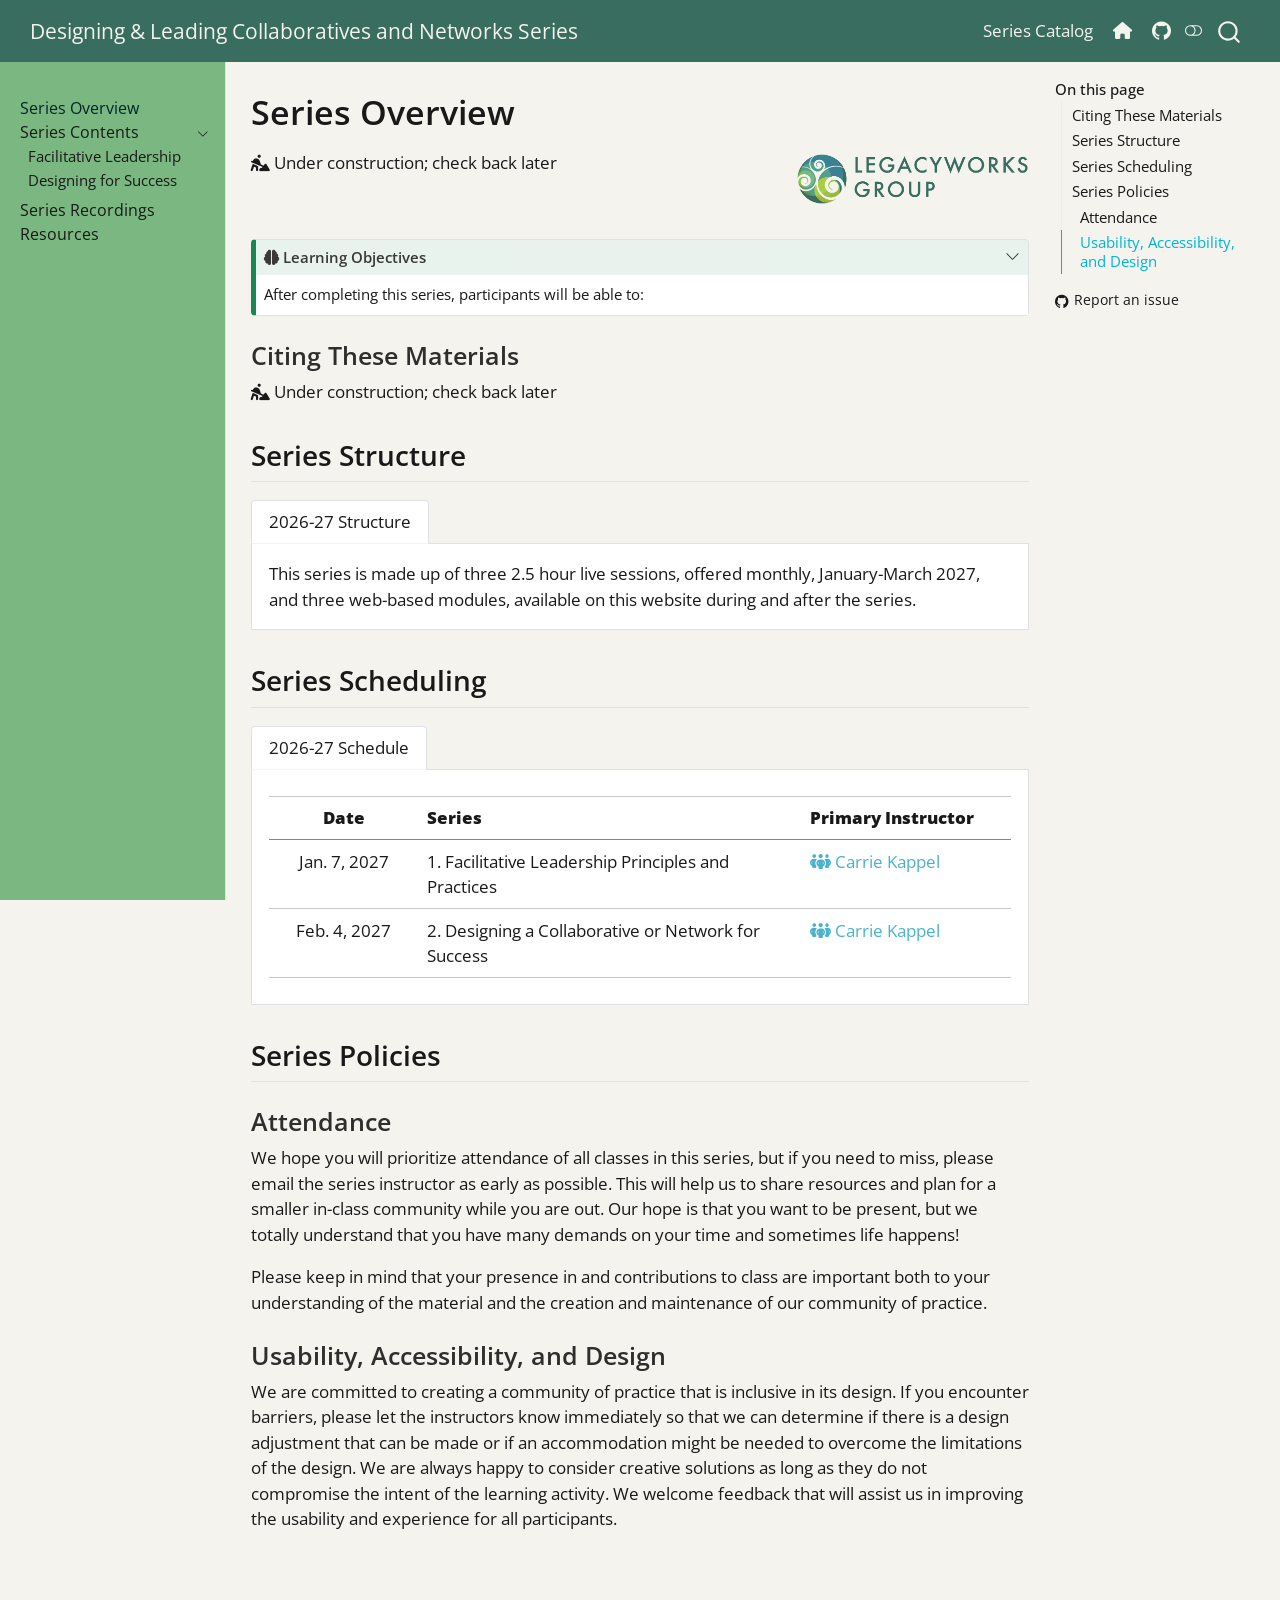
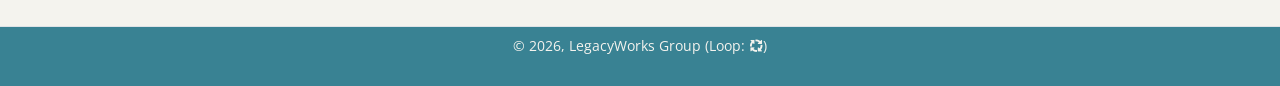
==== commit 41850d02: "Built site for gh-pages" ====
--- a/index.html
+++ b/index.html
@@ -49,9 +49,9 @@
 <link href="site_libs/quarto-html/quarto-syntax-highlighting-63b5708e65d6cd79cd7618c58d0c21e7.css" rel="stylesheet" class="quarto-color-scheme-extra" id="quarto-text-highlighting-styles">
 <script src="site_libs/bootstrap/bootstrap.min.js"></script>
 <link href="site_libs/bootstrap/bootstrap-icons.css" rel="stylesheet">
-<link href="site_libs/bootstrap/bootstrap-cade0ff4818347d00405ae3540cc32ff.min.css" rel="stylesheet" append-hash="true" class="quarto-color-scheme" id="quarto-bootstrap" data-mode="light">
-<link href="site_libs/bootstrap/bootstrap-dark-697f1c5413bb51da2685c6d33f782958.min.css" rel="stylesheet" append-hash="true" class="quarto-color-scheme quarto-color-alternate" id="quarto-bootstrap" data-mode="dark">
-<link href="site_libs/bootstrap/bootstrap-cade0ff4818347d00405ae3540cc32ff.min.css" rel="stylesheet" append-hash="true" class="quarto-color-scheme-extra" id="quarto-bootstrap" data-mode="light">
+<link href="site_libs/bootstrap/bootstrap-1d739d9fcfeb0a7f2c486b8f8b1bd1b7.min.css" rel="stylesheet" append-hash="true" class="quarto-color-scheme" id="quarto-bootstrap" data-mode="light">
+<link href="site_libs/bootstrap/bootstrap-dark-21d99cd84cb8d7b37c9886390e15f948.min.css" rel="stylesheet" append-hash="true" class="quarto-color-scheme quarto-color-alternate" id="quarto-bootstrap" data-mode="light">
+<link href="site_libs/bootstrap/bootstrap-1d739d9fcfeb0a7f2c486b8f8b1bd1b7.min.css" rel="stylesheet" append-hash="true" class="quarto-color-scheme-extra" id="quarto-bootstrap" data-mode="light">
 <link href="site_libs/quarto-contrib/fontawesome6-6.7.2/all.min.css" rel="stylesheet">
 <link href="site_libs/quarto-contrib/fontawesome6-6.7.2/latex-fontsize.css" rel="stylesheet">
 <script id="quarto-search-options" type="application/json">{
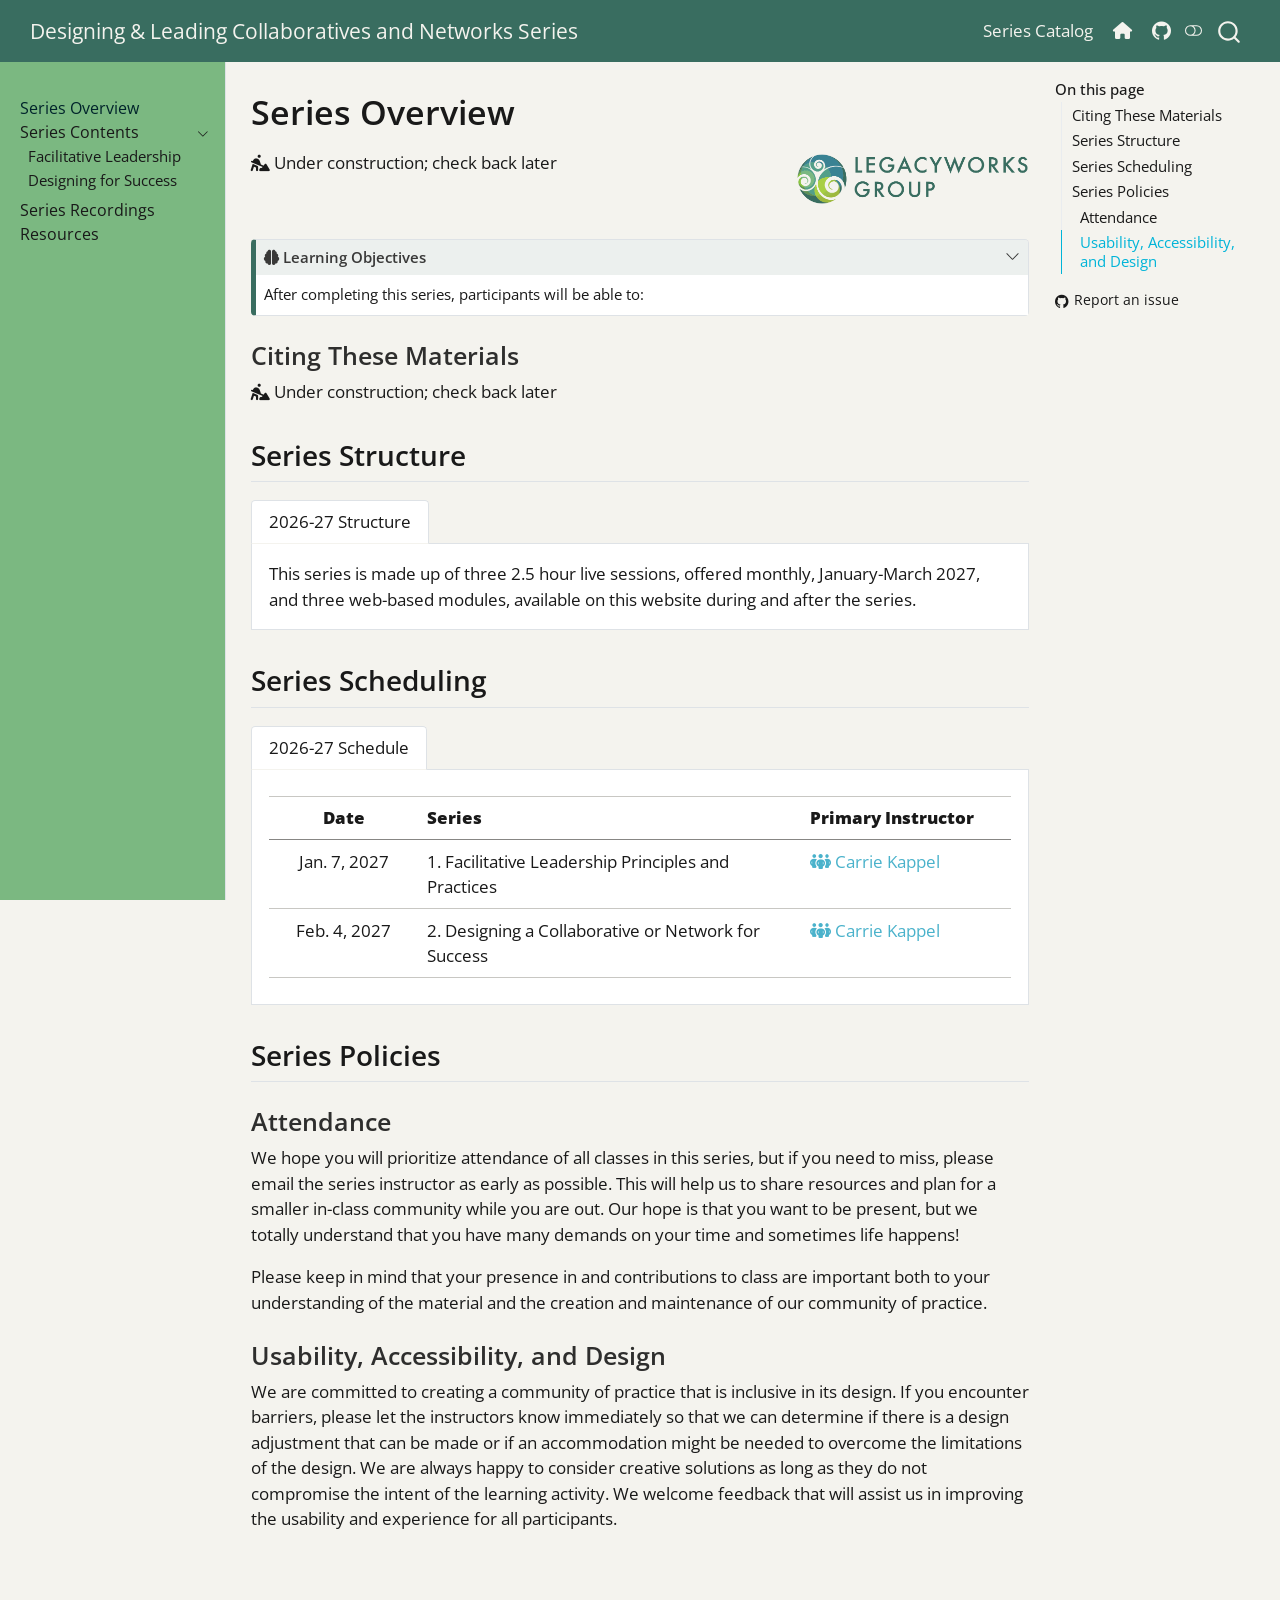
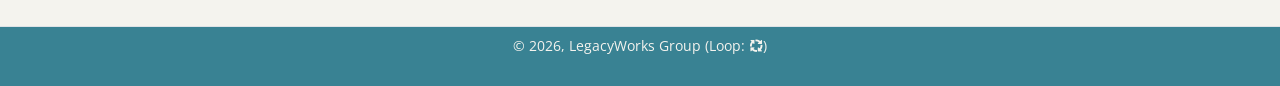
==== commit 2db92ef5: "Built site for gh-pages" ====
--- a/index.html
+++ b/index.html
@@ -49,9 +49,9 @@
 <link href="site_libs/quarto-html/quarto-syntax-highlighting-63b5708e65d6cd79cd7618c58d0c21e7.css" rel="stylesheet" class="quarto-color-scheme-extra" id="quarto-text-highlighting-styles">
 <script src="site_libs/bootstrap/bootstrap.min.js"></script>
 <link href="site_libs/bootstrap/bootstrap-icons.css" rel="stylesheet">
-<link href="site_libs/bootstrap/bootstrap-1d739d9fcfeb0a7f2c486b8f8b1bd1b7.min.css" rel="stylesheet" append-hash="true" class="quarto-color-scheme" id="quarto-bootstrap" data-mode="light">
-<link href="site_libs/bootstrap/bootstrap-dark-21d99cd84cb8d7b37c9886390e15f948.min.css" rel="stylesheet" append-hash="true" class="quarto-color-scheme quarto-color-alternate" id="quarto-bootstrap" data-mode="light">
-<link href="site_libs/bootstrap/bootstrap-1d739d9fcfeb0a7f2c486b8f8b1bd1b7.min.css" rel="stylesheet" append-hash="true" class="quarto-color-scheme-extra" id="quarto-bootstrap" data-mode="light">
+<link href="site_libs/bootstrap/bootstrap-e98da9be81661ecb6ac984ca3b5b6dd8.min.css" rel="stylesheet" append-hash="true" class="quarto-color-scheme" id="quarto-bootstrap" data-mode="light">
+<link href="site_libs/bootstrap/bootstrap-dark-90762f6b8fdf0c4e20819e556e25b376.min.css" rel="stylesheet" append-hash="true" class="quarto-color-scheme quarto-color-alternate" id="quarto-bootstrap" data-mode="dark">
+<link href="site_libs/bootstrap/bootstrap-e98da9be81661ecb6ac984ca3b5b6dd8.min.css" rel="stylesheet" append-hash="true" class="quarto-color-scheme-extra" id="quarto-bootstrap" data-mode="light">
 <link href="site_libs/quarto-contrib/fontawesome6-6.7.2/all.min.css" rel="stylesheet">
 <link href="site_libs/quarto-contrib/fontawesome6-6.7.2/latex-fontsize.css" rel="stylesheet">
 <script id="quarto-search-options" type="application/json">{
